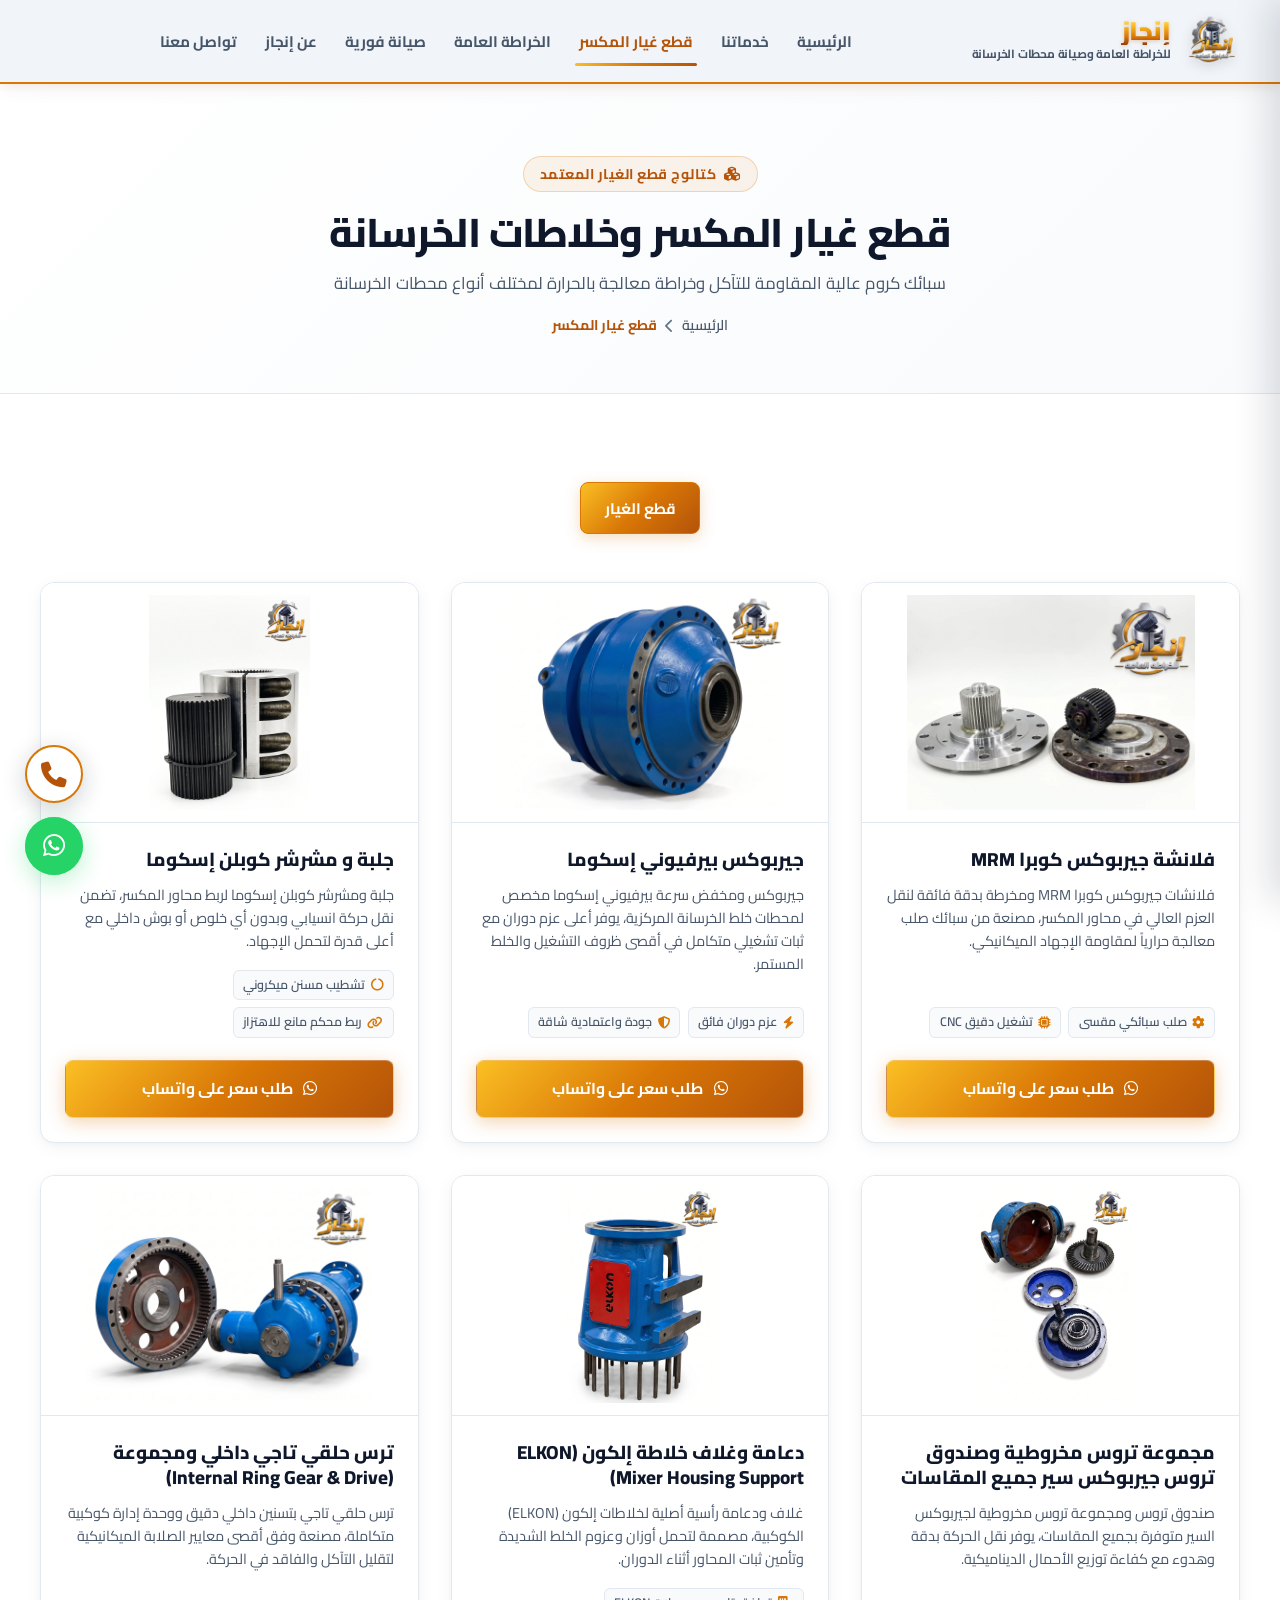
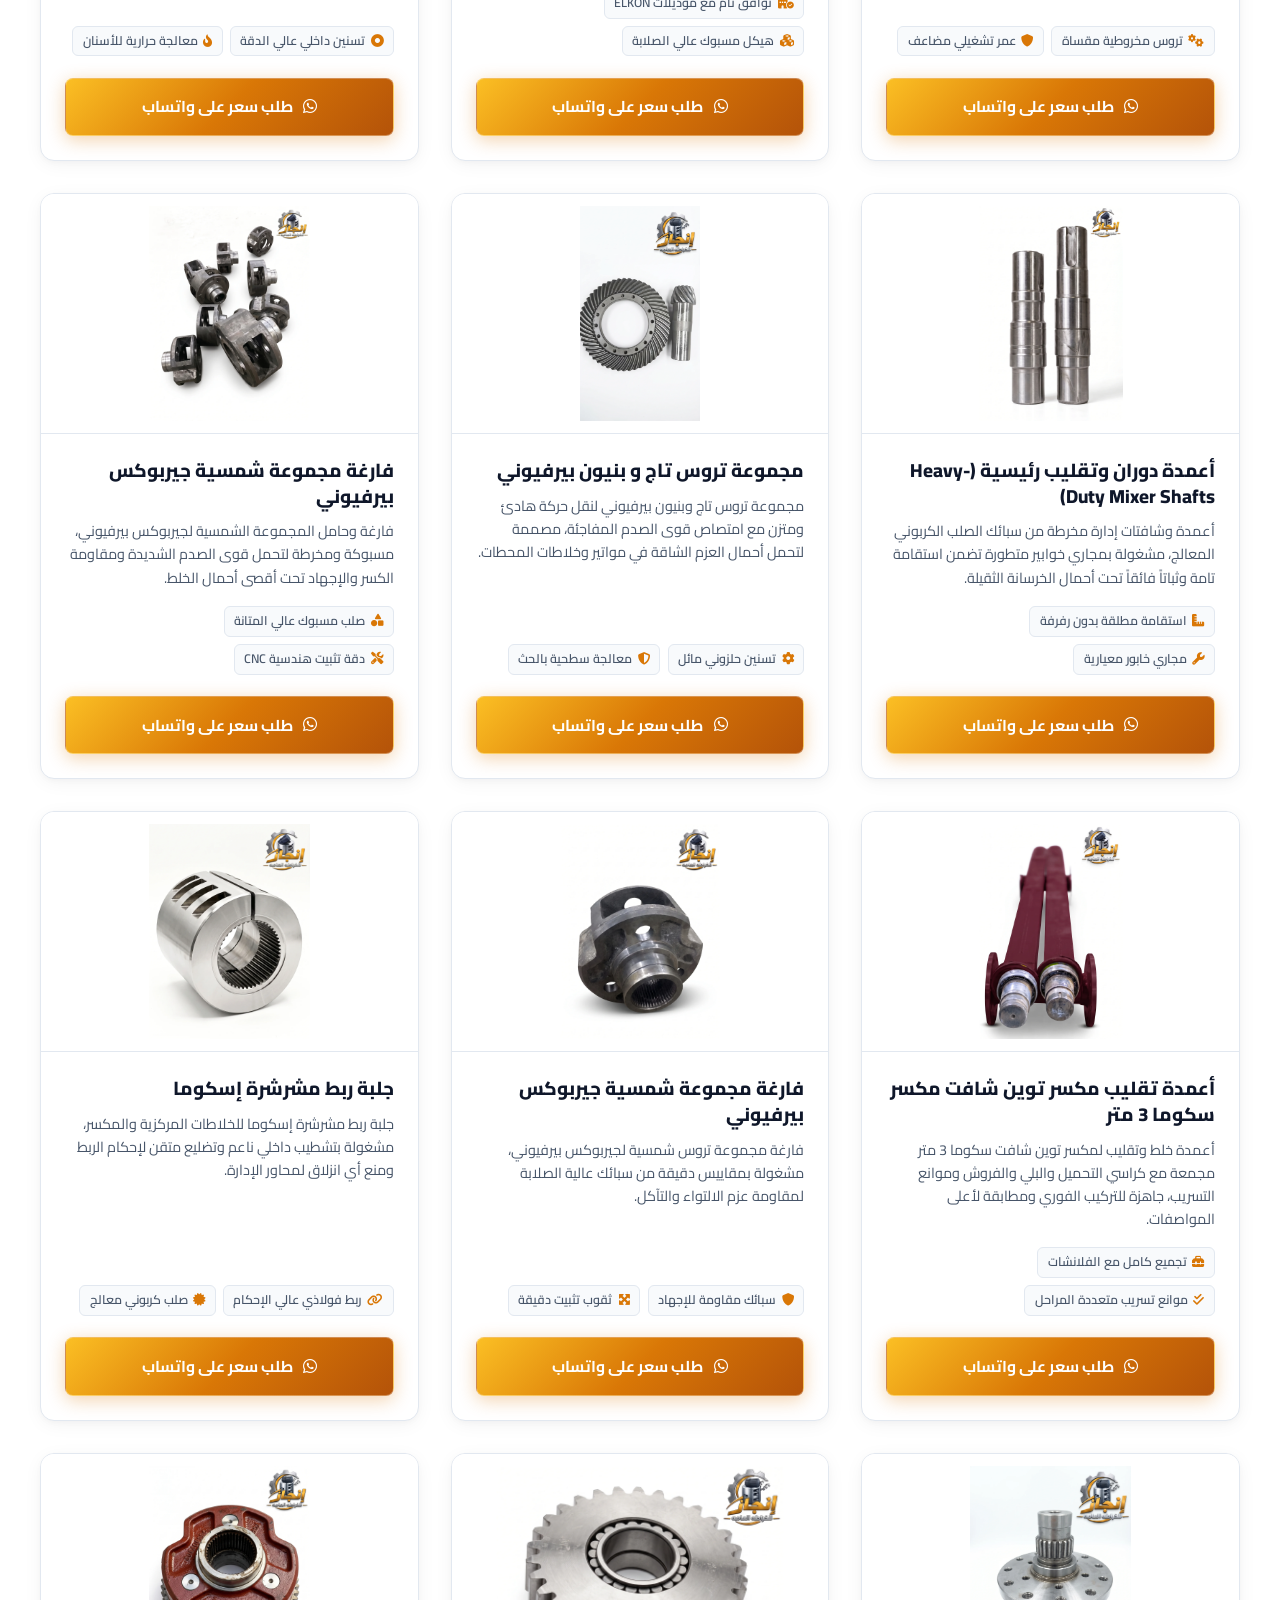
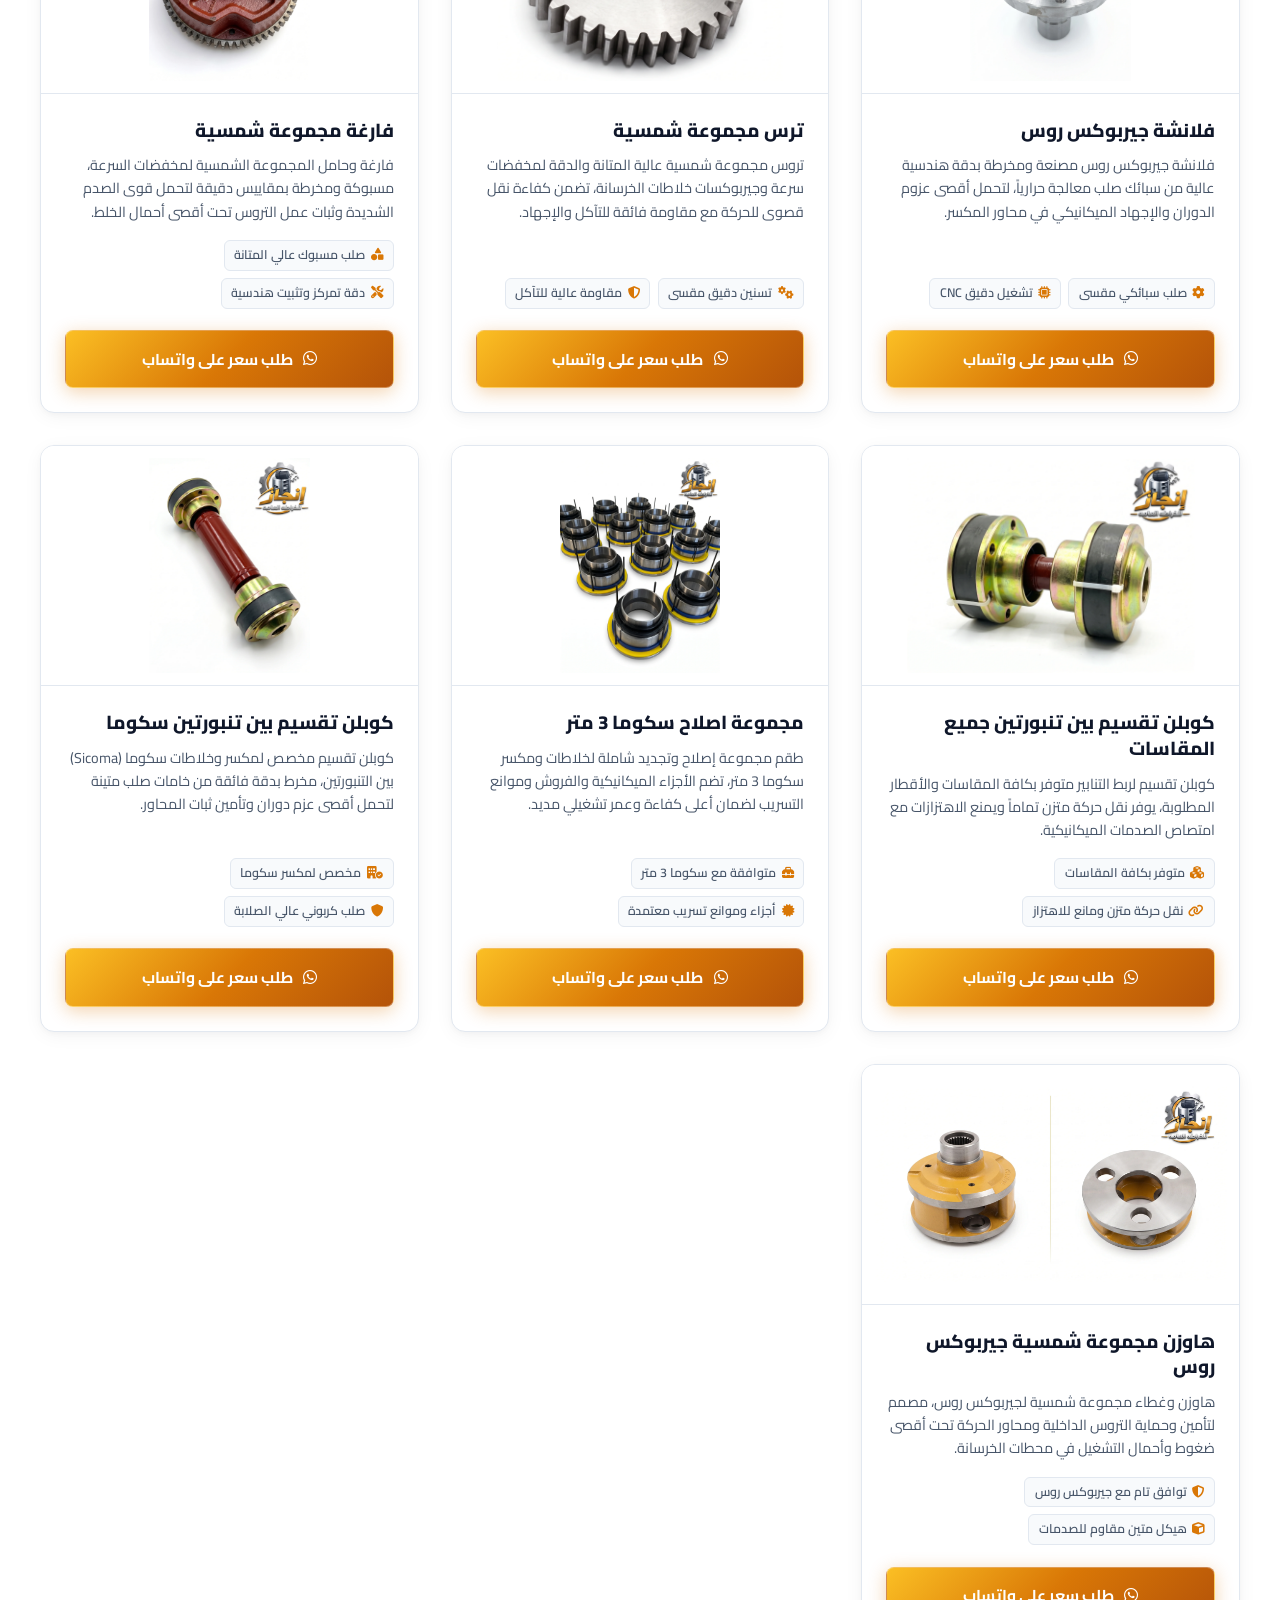
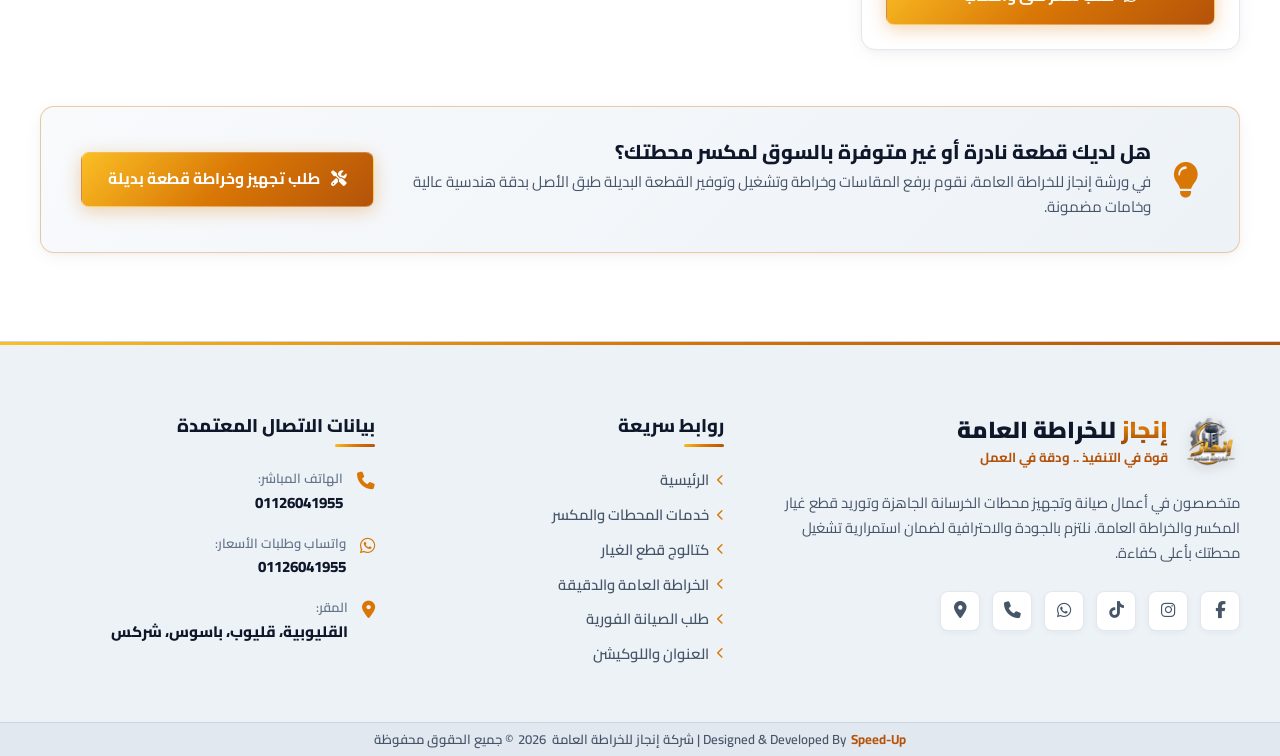
==== products.html @ d9f5e83b "Initial commit" ====
<!DOCTYPE html>
<html lang="ar" dir="rtl">
<head>
    <meta charset="UTF-8">
    <meta name="viewport" content="width=device-width, initial-scale=1.0">
    <title>قطع غيار المكسر وخلاطات الخرسانة | إنجاز للخراطة العامة</title>
    
    <!-- Meta SEO -->
    <meta name="description" content="كتالوج قطع غيار خلاطات ومحطات الخرسانة الجاهزة من شركة إنجاز للخراطة العامة: أذرع تقليب، بلاطات تبطين هاردوكس، سكاكين، تروس تزامن، أعمدة إدارة رئيسية، وسيلينج نهايات الأعمدة.">
    <meta name="keywords" content="قطع غيار مكسر, أذرع خلاطة, بلاطات تبطين, تروس مكسر, إنجاز للخراطة العامة, صيانة خلاطات خرسانة">
    <meta name="theme-color" content="#0d0f14">

    <!-- Favicon -->
    <link rel="icon" type="image/webp" href="assets/images/logo.webp">

    <!-- Google Fonts: Cairo -->
    <link rel="preconnect" href="https://fonts.googleapis.com">
    <link rel="preconnect" href="https://fonts.gstatic.com" crossorigin>
    <link href="https://fonts.googleapis.com/css2?family=Cairo:wght@300;400;500;600;700;800;900&display=swap" rel="stylesheet">

    <!-- Font Awesome Icons -->
    <link rel="stylesheet" href="https://cdnjs.cloudflare.com/ajax/libs/font-awesome/6.5.1/css/all.min.css">

    <!-- Custom Stylesheet -->
    <link rel="stylesheet" href="assets/css/style.css">
</head>
<body>

    <!-- Main Navigation Header -->
    <header class="main-header" id="header">
        <div class="container header-container">
            <a href="index.html" class="brand-logo" id="brand-logo-link">
                <img src="assets/images/logo.webp" alt="شعار إنجاز للخراطة العامة" class="logo-img">
                <div class="logo-text">
                    <span class="brand-title">إنجاز</span>
                    <span class="brand-subtitle">للخراطة العامة وصيانة محطات الخرسانة</span>
                </div>
            </a>

            <!-- Desktop Nav Menu -->
            <nav class="nav-menu" id="nav-menu">
                <ul class="nav-list">
                    <li><a href="index.html" class="nav-link">الرئيسية</a></li>
                    <li><a href="index.html#services" class="nav-link">خدماتنا</a></li>
                    <li><a href="products.html" class="nav-link active">قطع غيار المكسر</a></li>
                    <li><a href="index.html#machining" class="nav-link">الخراطة العامة</a></li>
                    <li><a href="emergency.html" class="nav-link">صيانة فورية</a></li>
                    <li><a href="index.html#about" class="nav-link">عن إنجاز</a></li>
                    <li><a href="contact.html" class="nav-link">تواصل معنا</a></li>
                </ul>
            </nav>

            <!-- Header Action CTAs -->
            <div class="header-actions">
                <button class="mobile-toggle" id="mobile-toggle" aria-label="فتح القائمة">
                    <i class="fa-solid fa-bars"></i>
                </button>
            </div>
        </div>
    </header>

    <!-- Mobile Drawer Navigation -->
    <div class="mobile-drawer" id="mobile-drawer">
        <div class="mobile-drawer-header">
            <div class="mobile-brand">
                <img src="assets/images/logo.webp" alt="إنجاز" class="drawer-logo">
                <span class="drawer-title">إنجاز للخراطة العامة</span>
            </div>
            <button class="drawer-close" id="drawer-close" aria-label="إغلاق القائمة">
                <i class="fa-solid fa-xmark"></i>
            </button>
        </div>
        <div class="mobile-drawer-body">
            <ul class="mobile-nav-list">
                <li><a href="index.html" class="mobile-link"><i class="fa-solid fa-house"></i> الرئيسية</a></li>
                <li><a href="index.html#services" class="mobile-link"><i class="fa-solid fa-gears"></i> خدماتنا المتكاملة</a></li>
                <li><a href="products.html" class="mobile-link"><i class="fa-solid fa-cubes-stacked"></i> قطع غيار المكسر</a></li>
                <li><a href="index.html#machining" class="mobile-link"><i class="fa-solid fa-screwdriver-wrench"></i> أعمال الخراطة</a></li>
                <li><a href="emergency.html" class="mobile-link"><i class="fa-solid fa-truck-fast"></i> طلب صيانة فورية</a></li>
                <li><a href="index.html#about" class="mobile-link"><i class="fa-solid fa-shield-halved"></i> عن إنجاز ومميزاتنا</a></li>
                <li><a href="contact.html" class="mobile-link"><i class="fa-solid fa-map-location-dot"></i> العنوان والتواصل</a></li>
            </ul>

            <div class="mobile-contact-card">
                <p class="drawer-card-title"><i class="fa-solid fa-headset"></i> تواصل سريع مع الإدارة الفنية</p>
                <a href="tel:01126041955" class="drawer-call-btn">
                    <i class="fa-solid fa-phone-volume"></i> 01126041955
                </a>
                <a href="https://wa.me/201126041955?text=%D9%85%D8%B1%D8%AD%D8%A8%D8%A7%20%D8%B4%D8%B1%D9%83%D8%A9%20%D8%A5%D9%86%D8%AC%D8%A7%D8%B2%D8%8C%20%D8%A3%D8%B1%D9%8A%D8%AF%20%D8%B7%D9%84%D8%A8%20%D9%82%D8%B7%D8%B9%20%D8%BA%D9%8A%D8%A7%D8%B1%20%D9%85%D9%83%D8%B3%D8%B1" target="_blank" rel="noopener" class="drawer-wa-btn">
                    <i class="fa-brands fa-whatsapp"></i> واتساب: 01126041955
                </a>
            </div>
        </div>
    </div>
    <div class="drawer-backdrop" id="drawer-backdrop"></div>

    <!-- Page Banner -->
    <section class="page-banner">
        <div class="container">
            <span class="section-tag"><i class="fa-solid fa-cubes"></i> كتالوج قطع الغيار المعتمد</span>
            <h1 class="section-title">قطع غيار المكسر وخلاطات الخرسانة</h1>
            <p class="section-subtitle">سبائك كروم عالية المقاومة للتآكل وخراطة معالجة بالحرارة لمختلف أنواع محطات الخرسانة</p>
            <div class="page-breadcrumbs">
                <a href="index.html">الرئيسية</a>
                <i class="fa-solid fa-chevron-left"></i>
                <span class="current">قطع غيار المكسر</span>
            </div>
        </div>
    </section>

    <!-- Products Catalog Section -->
    <section class="section products-section" id="products-catalog">
        <div class="container">
            
            <!-- Category Filter Tabs -->
            <div class="filter-tabs">
                <button class="filter-btn active" data-filter="all">قطع الغيار</button>
            </div>

            <!-- Products Grid -->
            <div class="products-grid" id="products-grid">
                
                <!-- Product 1 -->
                <div class="product-card" data-category="gears">
                    <div class="product-image-container">
                        <img src="assets/images/parts/1.webp" alt="فلانشة جيربوكس كوبرا MRM" class="product-img" loading="lazy">
                    </div>
                    <div class="product-content">
                        <h3 class="product-title">فلانشة جيربوكس كوبرا MRM</h3>
                        <p class="product-desc">
                            فلانشات جيربوكس كوبرا MRM ومخرطة بدقة فائقة لنقل العزم العالي في محاور المكسر، مصنعة من سبائك صلب معالجة حرارياً لمقاومة الإجهاد الميكانيكي.
                        </p>
                        <div class="product-specs">
                            <span class="spec-chip"><i class="fa-solid fa-gear"></i> صلب سبائكي مقسى</span>
                            <span class="spec-chip"><i class="fa-solid fa-microchip"></i> تشغيل دقيق CNC</span>
                        </div>
                        <div class="product-actions">
                            <button class="btn btn-gold btn-block request-quote-btn" 
                                    data-product="فلانشة جيربوكس كوبرا MRM" 
                                    data-code="ENG-FLG-01">
                                <i class="fa-brands fa-whatsapp"></i> طلب سعر على واتساب
                            </button>
                        </div>
                    </div>
                </div>

                <!-- Product 2 -->
                <div class="product-card" data-category="gears">
                    <div class="product-image-container">
                        <img src="assets/images/parts/2.webp" alt="جيربوكس بيرفيوني إسكوما" class="product-img" loading="lazy">
                    </div>
                    <div class="product-content">
                        <h3 class="product-title">جيربوكس بيرفيوني إسكوما</h3>
                        <p class="product-desc">
                            جيربوكس ومخفض سرعة بيرفيوني إسكوما مخصص لمحطات خلط الخرسانة المركزية، يوفر أعلى عزم دوران مع ثبات تشغيلي متكامل في أقصى ظروف التشغيل والخلط المستمر.
                        </p>
                        <div class="product-specs">
                            <span class="spec-chip"><i class="fa-solid fa-bolt"></i> عزم دوران فائق</span>
                            <span class="spec-chip"><i class="fa-solid fa-shield-halved"></i> جودة واعتمادية شاقة</span>
                        </div>
                        <div class="product-actions">
                            <button class="btn btn-gold btn-block request-quote-btn" 
                                    data-product="جيربوكس بيرفيوني إسكوما" 
                                    data-code="ENG-GBX-02">
                                <i class="fa-brands fa-whatsapp"></i> طلب سعر على واتساب
                            </button>
                        </div>
                    </div>
                </div>

                <!-- Product 3 -->
                <div class="product-card" data-category="seals gears">
                    <div class="product-image-container">
                        <img src="assets/images/parts/3.webp" alt="جلبة و مشرشر كوبلن إسكوما" class="product-img" loading="lazy">
                    </div>
                    <div class="product-content">
                        <h3 class="product-title">جلبة و مشرشر كوبلن إسكوما</h3>
                        <p class="product-desc">
                            جلبة ومشرشر كوبلن إسكوما لربط محاور المكسر، تضمن نقل حركة انسيابي وبدون أي خلوص أو بوش داخلي مع أعلى قدرة لتحمل الإجهاد.
                        </p>
                        <div class="product-specs">
                            <span class="spec-chip"><i class="fa-solid fa-circle-notch"></i> تشطيب مسنن ميكروني</span>
                            <span class="spec-chip"><i class="fa-solid fa-link"></i> ربط محكم مانع للاهتزاز</span>
                        </div>
                        <div class="product-actions">
                            <button class="btn btn-gold btn-block request-quote-btn" 
                                    data-product="جلبة و مشرشر كوبلن إسكوما" 
                                    data-code="ENG-CPL-03">
                                <i class="fa-brands fa-whatsapp"></i> طلب سعر على واتساب
                            </button>
                        </div>
                    </div>
                </div>

                <!-- Product 4 -->
                <div class="product-card" data-category="gears">
                    <div class="product-image-container">
                        <img src="assets/images/parts/4.webp" alt="مجموعة تروس مخروطية وصندوق تروس جيربوكس سير جميع المقاسات" class="product-img" loading="lazy">
                    </div>
                    <div class="product-content">
                        <h3 class="product-title">مجموعة تروس مخروطية وصندوق تروس جيربوكس سير جميع المقاسات</h3>
                        <p class="product-desc">
                            صندوق تروس ومجموعة تروس مخروطية لجيربوكس السير متوفرة بجميع المقاسات، يوفر نقل الحركة بدقة وهدوء مع كفاءة توزيع الأحمال الديناميكية.
                        </p>
                        <div class="product-specs">
                            <span class="spec-chip"><i class="fa-solid fa-gears"></i> تروس مخروطية مقساة</span>
                            <span class="spec-chip"><i class="fa-solid fa-shield"></i> عمر تشغيلي مضاعف</span>
                        </div>
                        <div class="product-actions">
                            <button class="btn btn-gold btn-block request-quote-btn" 
                                    data-product="مجموعة تروس مخروطية وصندوق تروس جيربوكس سير جميع المقاسات" 
                                    data-code="ENG-BVG-04">
                                <i class="fa-brands fa-whatsapp"></i> طلب سعر على واتساب
                            </button>
                        </div>
                    </div>
                </div>

                <!-- Product 5 -->
                <div class="product-card" data-category="arms">
                    <div class="product-image-container">
                        <img src="assets/images/parts/5.webp" alt="دعامة وغلاف خلاطة إلكون الكوكبية" class="product-img" loading="lazy">
                    </div>
                    <div class="product-content">
                        <h3 class="product-title">دعامة وغلاف خلاطة إلكون  (ELKON Mixer Housing Support)</h3>
                        <p class="product-desc">
                            غلاف ودعامة رأسية أصلية لخلاطات إلكون (ELKON) الكوكبية، مصممة لتحمل أوزان وعزوم الخلط الشديدة وتأمين ثبات المحاور أثناء الدوران.
                        </p>
                        <div class="product-specs">
                            <span class="spec-chip"><i class="fa-solid fa-building-circle-check"></i> توافق تام مع موديلات ELKON</span>
                            <span class="spec-chip"><i class="fa-solid fa-cubes"></i> هيكل مسبوك عالي الصلابة</span>
                        </div>
                        <div class="product-actions">
                            <button class="btn btn-gold btn-block request-quote-btn" 
                                    data-product="دعامة وغلاف خلاطة إلكون الكوكبية (ELKON Mixer Housing Support)" 
                                    data-code="ENG-ELK-05">
                                <i class="fa-brands fa-whatsapp"></i> طلب سعر على واتساب
                            </button>
                        </div>
                    </div>
                </div>

                <!-- Product 6 -->
                <div class="product-card" data-category="gears">
                    <div class="product-image-container">
                        <img src="assets/images/parts/6.webp" alt="ترس حلقي تاجي داخلي ومجموعة كوكبية" class="product-img" loading="lazy">
                    </div>
                    <div class="product-content">
                        <h3 class="product-title">ترس حلقي تاجي داخلي ومجموعة (Internal Ring Gear &amp; Drive)</h3>
                        <p class="product-desc">
                            ترس حلقي تاجي بتسنين داخلي دقيق ووحدة إدارة كوكبية متكاملة، مصنعة وفق أقصى معايير الصلابة الميكانيكية لتقليل التآكل والفاقد في الحركة.
                        </p>
                        <div class="product-specs">
                            <span class="spec-chip"><i class="fa-solid fa-circle-dot"></i> تسنين داخلي عالي الدقة</span>
                            <span class="spec-chip"><i class="fa-solid fa-fire-flame-curved"></i> معالجة حرارية للأسنان</span>
                        </div>
                        <div class="product-actions">
                            <button class="btn btn-gold btn-block request-quote-btn" 
                                    data-product="ترس حلقي تاجي داخلي ومجموعة كوكبية (Internal Ring Gear &amp; Drive)" 
                                    data-code="ENG-RNG-06">
                                <i class="fa-brands fa-whatsapp"></i> طلب سعر على واتساب
                            </button>
                        </div>
                    </div>
                </div>

                <!-- Product 7 -->
                <div class="product-card" data-category="shafts gears">
                    <div class="product-image-container">
                        <img src="assets/images/parts/7.webp" alt="أعمدة دوران وتقليب رئيسية مع مجاري خابور" class="product-img" loading="lazy">
                    </div>
                    <div class="product-content">
                        <h3 class="product-title">أعمدة دوران وتقليب رئيسية (Heavy-Duty Mixer Shafts)</h3>
                        <p class="product-desc">
                            أعمدة وشافتات إدارة مخرطة من سبائك الصلب الكربوني المعالج، مشغولة بمجاري خوابير متطورة تضمن استقامة تامة وثباتاً فائقاً تحت أحمال الخرسانة الثقيلة.
                        </p>
                        <div class="product-specs">
                            <span class="spec-chip"><i class="fa-solid fa-ruler-combined"></i> استقامة مطلقة بدون رفرفة</span>
                            <span class="spec-chip"><i class="fa-solid fa-wrench"></i> مجاري خابور معيارية</span>
                        </div>
                        <div class="product-actions">
                            <button class="btn btn-gold btn-block request-quote-btn" 
                                    data-product="أعمدة دوران وتقليب رئيسية (Heavy-Duty Mixer Shafts)" 
                                    data-code="ENG-SHT-07">
                                <i class="fa-brands fa-whatsapp"></i> طلب سعر على واتساب
                            </button>
                        </div>
                    </div>
                </div>

                <!-- Product 8 -->
                <div class="product-card" data-category="gears">
                    <div class="product-image-container">
                        <img src="assets/images/parts/8.webp" alt="مجموعة تروس تاج و بنيون بيرفيوني" class="product-img" loading="lazy">
                    </div>
                    <div class="product-content">
                        <h3 class="product-title">مجموعة تروس تاج و بنيون بيرفيوني</h3>
                        <p class="product-desc">
                            مجموعة تروس تاج وبنيون بيرفيوني لنقل حركة هادئ ومتزن مع امتصاص قوى الصدم المفاجئة، مصممة لتحمل أحمال العزم الشاقة في مواتير وخلاطات المحطات.
                        </p>
                        <div class="product-specs">
                            <span class="spec-chip"><i class="fa-solid fa-gear"></i> تسنين حلزوني مائل</span>
                            <span class="spec-chip"><i class="fa-solid fa-shield-halved"></i> معالجة سطحية بالحث</span>
                        </div>
                        <div class="product-actions">
                            <button class="btn btn-gold btn-block request-quote-btn" 
                                    data-product="مجموعة تروس تاج و بنيون بيرفيوني" 
                                    data-code="ENG-HLC-08">
                                <i class="fa-brands fa-whatsapp"></i> طلب سعر على واتساب
                            </button>
                        </div>
                    </div>
                </div>

                <!-- Product 9 -->
                <div class="product-card" data-category="gears">
                    <div class="product-image-container">
                        <img src="assets/images/parts/9.webp" alt="فارغة مجموعة شمسية جيربوكس بيرفيوني" class="product-img" loading="lazy">
                    </div>
                    <div class="product-content">
                        <h3 class="product-title">فارغة مجموعة شمسية جيربوكس بيرفيوني</h3>
                        <p class="product-desc">
                            فارغة وحامل المجموعة الشمسية لجيربوكس بيرفيوني، مسبوكة ومخرطة لتحمل قوى الصدم الشديدة ومقاومة الكسر والإجهاد تحت أقصى أحمال الخلط.
                        </p>
                        <div class="product-specs">
                            <span class="spec-chip"><i class="fa-solid fa-shapes"></i> صلب مسبوك عالي المتانة</span>
                            <span class="spec-chip"><i class="fa-solid fa-screwdriver-wrench"></i> دقة تثبيت هندسية CNC</span>
                        </div>
                        <div class="product-actions">
                            <button class="btn btn-gold btn-block request-quote-btn" 
                                    data-product="فارغة مجموعة شمسية جيربوكس بيرفيوني" 
                                    data-code="ENG-HUB-09">
                                <i class="fa-brands fa-whatsapp"></i> طلب سعر على واتساب
                            </button>
                        </div>
                    </div>
                </div>

                <!-- Product 10 -->
                <div class="product-card" data-category="shafts arms">
                    <div class="product-image-container">
                        <img src="assets/images/parts/10.webp" alt="أعمدة تقليب مكسر توين شافت مكسر سكوما 3 متر" class="product-img" loading="lazy">
                    </div>
                    <div class="product-content">
                        <h3 class="product-title">أعمدة تقليب مكسر توين شافت مكسر سكوما 3 متر</h3>
                        <p class="product-desc">
                            أعمدة خلط وتقليب لمكسر توين شافت سكوما 3 متر مجمعة مع كراسي التحميل والبلي والفروش وموانع التسريب، جاهزة للتركيب الفوري ومطابقة لأعلى المواصفات.
                        </p>
                        <div class="product-specs">
                            <span class="spec-chip"><i class="fa-solid fa-toolbox"></i> تجميع كامل مع الفلانشات</span>
                            <span class="spec-chip"><i class="fa-solid fa-check-double"></i> موانع تسريب متعددة المراحل</span>
                        </div>
                        <div class="product-actions">
                            <button class="btn btn-gold btn-block request-quote-btn" 
                                    data-product="أعمدة تقليب مكسر توين شافت مكسر سكوما 3 متر" 
                                    data-code="ENG-TWN-10">
                                <i class="fa-brands fa-whatsapp"></i> طلب سعر على واتساب
                            </button>
                        </div>
                    </div>
                </div>

                <!-- Product 11 -->
                <div class="product-card" data-category="gears">
                    <div class="product-image-container">
                        <img src="assets/images/parts/11.webp" alt="فارغة مجموعة شمسية جيربوكس بيرفيوني" class="product-img" loading="lazy">
                    </div>
                    <div class="product-content">
                        <h3 class="product-title">فارغة مجموعة شمسية جيربوكس بيرفيوني</h3>
                        <p class="product-desc">
                            فارغة مجموعة تروس شمسية لجيربوكس بيرفيوني، مشغولة بمقاييس دقيقة من سبائك عالية الصلابة لمقاومة عزم الالتواء والتآكل.
                        </p>
                        <div class="product-specs">
                            <span class="spec-chip"><i class="fa-solid fa-shield"></i> سبائك مقاومة للإجهاد</span>
                            <span class="spec-chip"><i class="fa-solid fa-maximize"></i> ثقوب تثبيت دقيقة</span>
                        </div>
                        <div class="product-actions">
                            <button class="btn btn-gold btn-block request-quote-btn" 
                                    data-product="فارغة مجموعة شمسية جيربوكس بيرفيوني" 
                                    data-code="ENG-BRK-11">
                                <i class="fa-brands fa-whatsapp"></i> طلب سعر على واتساب
                            </button>
                        </div>
                    </div>
                </div>

                <!-- Product 12 -->
                <div class="product-card" data-category="seals gears">
                    <div class="product-image-container">
                        <img src="assets/images/parts/12.webp" alt="جلبة ربط مشرشرة إسكوما" class="product-img" loading="lazy">
                    </div>
                    <div class="product-content">
                        <h3 class="product-title">جلبة ربط مشرشرة إسكوما</h3>
                        <p class="product-desc">
                            جلبة ربط مشرشرة إسكوما للخلاطات المركزية والمكسر، مشغولة بتشطيب داخلي ناعم وتضليع متقن لإحكام الربط ومنع أي انزلاق لمحاور الإدارة.
                        </p>
                        <div class="product-specs">
                            <span class="spec-chip"><i class="fa-solid fa-link"></i> ربط فولاذي عالي الإحكام</span>
                            <span class="spec-chip"><i class="fa-solid fa-certificate"></i> صلب كربوني معالج</span>
                        </div>
                        <div class="product-actions">
                            <button class="btn btn-gold btn-block request-quote-btn" 
                                    data-product="جلبة ربط مشرشرة إسكوما" 
                                    data-code="ENG-SLV-12">
                                <i class="fa-brands fa-whatsapp"></i> طلب سعر على واتساب
                            </button>
                        </div>
                    </div>
                </div>

                <!-- Product 13 -->
                <div class="product-card" data-category="gears">
                    <div class="product-image-container">
                        <img src="assets/images/parts/13.webp" alt="فلانشة جيربوكس روس" class="product-img" loading="lazy">
                    </div>
                    <div class="product-content">
                        <h3 class="product-title">فلانشة جيربوكس روس</h3>
                        <p class="product-desc">
                            فلانشة جيربوكس روس مصنعة ومخرطة بدقة هندسية عالية من سبائك صلب معالجة حرارياً، لتحمل أقصى عزوم الدوران والإجهاد الميكانيكي في محاور المكسر.
                        </p>
                        <div class="product-specs">
                            <span class="spec-chip"><i class="fa-solid fa-gear"></i> صلب سبائكي مقسى</span>
                            <span class="spec-chip"><i class="fa-solid fa-microchip"></i> تشغيل دقيق CNC</span>
                        </div>
                        <div class="product-actions">
                            <button class="btn btn-gold btn-block request-quote-btn" 
                                    data-product="فلانشة جيربوكس روس" 
                                    data-code="ENG-FLG-13">
                                <i class="fa-brands fa-whatsapp"></i> طلب سعر على واتساب
                            </button>
                        </div>
                    </div>
                </div>

                <!-- Product 14 -->
                <div class="product-card" data-category="gears">
                    <div class="product-image-container">
                        <img src="assets/images/parts/14.webp" alt="ترس مجموعة شمسية" class="product-img" loading="lazy">
                    </div>
                    <div class="product-content">
                        <h3 class="product-title">ترس مجموعة شمسية</h3>
                        <p class="product-desc">
                            تروس مجموعة شمسية عالية المتانة والدقة لمخفضات سرعة وجيربوكسات خلاطات الخرسانة، تضمن كفاءة نقل قصوى للحركة مع مقاومة فائقة للتآكل والإجهاد.
                        </p>
                        <div class="product-specs">
                            <span class="spec-chip"><i class="fa-solid fa-gears"></i> تسنين دقيق مقسى</span>
                            <span class="spec-chip"><i class="fa-solid fa-shield-halved"></i> مقاومة عالية للتآكل</span>
                        </div>
                        <div class="product-actions">
                            <button class="btn btn-gold btn-block request-quote-btn" 
                                    data-product="ترس مجموعة شمسية" 
                                    data-code="ENG-SUN-14">
                                <i class="fa-brands fa-whatsapp"></i> طلب سعر على واتساب
                            </button>
                        </div>
                    </div>
                </div>

                <!-- Product 15 -->
                <div class="product-card" data-category="gears">
                    <div class="product-image-container">
                        <img src="assets/images/parts/15.webp" alt="فارغة مجموعة شمسية" class="product-img" loading="lazy">
                    </div>
                    <div class="product-content">
                        <h3 class="product-title">فارغة مجموعة شمسية</h3>
                        <p class="product-desc">
                            فارغة وحامل المجموعة الشمسية لمخفضات السرعة، مسبوكة ومخرطة بمقاييس دقيقة لتحمل قوى الصدم الشديدة وثبات عمل التروس تحت أقصى أحمال الخلط.
                        </p>
                        <div class="product-specs">
                            <span class="spec-chip"><i class="fa-solid fa-shapes"></i> صلب مسبوك عالي المتانة</span>
                            <span class="spec-chip"><i class="fa-solid fa-screwdriver-wrench"></i> دقة تمركز وتثبيت هندسية</span>
                        </div>
                        <div class="product-actions">
                            <button class="btn btn-gold btn-block request-quote-btn" 
                                    data-product="فارغة مجموعة شمسية" 
                                    data-code="ENG-HUB-15">
                                <i class="fa-brands fa-whatsapp"></i> طلب سعر على واتساب
                            </button>
                        </div>
                    </div>
                </div>

                <!-- Product 16 -->
                <div class="product-card" data-category="gears">
                    <div class="product-image-container">
                        <img src="assets/images/parts/16.webp" alt="كوبلن تقسيم بين تنبورتين جميع المقاسات" class="product-img" loading="lazy">
                    </div>
                    <div class="product-content">
                        <h3 class="product-title">كوبلن تقسيم بين تنبورتين جميع المقاسات</h3>
                        <p class="product-desc">
                            كوبلن تقسيم لربط التنابير متوفر بكافة المقاسات والأقطار المطلوبة، يوفر نقل حركة متزن تماماً ويمنع الاهتزازات مع امتصاص الصدمات الميكانيكية.
                        </p>
                        <div class="product-specs">
                            <span class="spec-chip"><i class="fa-solid fa-cubes"></i> متوفر بكافة المقاسات</span>
                            <span class="spec-chip"><i class="fa-solid fa-link"></i> نقل حركة متزن ومانع للاهتزاز</span>
                        </div>
                        <div class="product-actions">
                            <button class="btn btn-gold btn-block request-quote-btn" 
                                    data-product="كوبلن تقسيم بين تنبورتين جميع المقاسات" 
                                    data-code="ENG-CPL-16">
                                <i class="fa-brands fa-whatsapp"></i> طلب سعر على واتساب
                            </button>
                        </div>
                    </div>
                </div>

                <!-- Product 17 -->
                <div class="product-card" data-category="seals gears">
                    <div class="product-image-container">
                        <img src="assets/images/parts/17.webp" alt="مجموعة اصلاح سكوما 3 متر" class="product-img" loading="lazy">
                    </div>
                    <div class="product-content">
                        <h3 class="product-title">مجموعة اصلاح سكوما 3 متر</h3>
                        <p class="product-desc">
                            طقم مجموعة إصلاح وتجديد شاملة لخلاطات ومكسر سكوما 3 متر، تضم الأجزاء الميكانيكية والفروش وموانع التسريب لضمان أعلى كفاءة وعمر تشغيلي مديد.
                        </p>
                        <div class="product-specs">
                            <span class="spec-chip"><i class="fa-solid fa-toolbox"></i> متوافقة مع سكوما 3 متر</span>
                            <span class="spec-chip"><i class="fa-solid fa-certificate"></i> أجزاء وموانع تسريب معتمدة</span>
                        </div>
                        <div class="product-actions">
                            <button class="btn btn-gold btn-block request-quote-btn" 
                                    data-product="مجموعة اصلاح سكوما 3 متر" 
                                    data-code="ENG-KIT-17">
                                <i class="fa-brands fa-whatsapp"></i> طلب سعر على واتساب
                            </button>
                        </div>
                    </div>
                </div>

                <!-- Product 18 -->
                <div class="product-card" data-category="gears">
                    <div class="product-image-container">
                        <img src="assets/images/parts/18.webp" alt="كوبلن تقسيم بين تنبورتين سكوما" class="product-img" loading="lazy">
                    </div>
                    <div class="product-content">
                        <h3 class="product-title">كوبلن تقسيم بين تنبورتين سكوما</h3>
                        <p class="product-desc">
                            كوبلن تقسيم مخصص لمكسر وخلاطات سكوما (Sicoma) بين التنبورتين، مخرط بدقة فائقة من خامات صلب متينة لتحمل أقصى عزم دوران وتأمين ثبات المحاور.
                        </p>
                        <div class="product-specs">
                            <span class="spec-chip"><i class="fa-solid fa-building-circle-check"></i> مخصص لمكسر سكوما</span>
                            <span class="spec-chip"><i class="fa-solid fa-shield"></i> صلب كربوني عالي الصلابة</span>
                        </div>
                        <div class="product-actions">
                            <button class="btn btn-gold btn-block request-quote-btn" 
                                    data-product="كوبلن تقسيم بين تنبورتين سكوما" 
                                    data-code="ENG-CPL-18">
                                <i class="fa-brands fa-whatsapp"></i> طلب سعر على واتساب
                            </button>
                        </div>
                    </div>
                </div>

                <!-- Product 19 -->
                <div class="product-card" data-category="gears">
                    <div class="product-image-container">
                        <img src="assets/images/parts/19.webp" alt="هاوزن مجموعة شمسية جيربوكس روس" class="product-img" loading="lazy">
                    </div>
                    <div class="product-content">
                        <h3 class="product-title">هاوزن مجموعة شمسية جيربوكس روس</h3>
                        <p class="product-desc">
                            هاوزن وغطاء مجموعة شمسية لجيربوكس روس، مصمم لتأمين وحماية التروس الداخلية ومحاور الحركة تحت أقصى ضغوط وأحمال التشغيل في محطات الخرسانة.
                        </p>
                        <div class="product-specs">
                            <span class="spec-chip"><i class="fa-solid fa-shield-halved"></i> توافق تام مع جيربوكس روس</span>
                            <span class="spec-chip"><i class="fa-solid fa-cube"></i> هيكل متين مقاوم للصدمات</span>
                        </div>
                        <div class="product-actions">
                            <button class="btn btn-gold btn-block request-quote-btn" 
                                    data-product="هاوزن مجموعة شمسية جيربوكس روس" 
                                    data-code="ENG-HSG-19">
                                <i class="fa-brands fa-whatsapp"></i> طلب سعر على واتساب
                            </button>
                        </div>
                    </div>
                </div>

            </div>

            <!-- Custom Order Notice -->
            <div class="custom-part-banner">
                <div class="custom-part-text">
                    <i class="fa-solid fa-lightbulb"></i>
                    <div>
                        <h4>هل لديك قطعة نادرة أو غير متوفرة بالسوق لمكسر محطتك؟</h4>
                        <p>في ورشة إنجاز للخراطة العامة، نقوم برفع المقاسات وخراطة وتشغيل وتوفير القطعة البديلة طبق الأصل بدقة هندسية عالية وخامات مضمونة.</p>
                    </div>
                </div>
                <a href="https://wa.me/201126041955?text=%D8%A7%D9%84%D8%B3%D9%84%D8%A7%D9%85%20%D8%B9%D9%84%D9%8A%D9%83%D9%85%D8%8C%20%D9%84%D8%AF%D9%8A%20%D9%82%D8%B7%D8%B9%D8%A9%20%D8%BA%D9%8A%D8%A7%D8%B1%20%D8%AE%D8%A7%D8%B5%D8%A9%20%D8%A3%D8%B1%D8%BA%D8%A8%20%D9%81%D9%8A%20%D8%AA%D9%88%D9%81%D9%8A%D8%B1%D9%87%D8%A7%20%D9%88%D8%AA%D8%AC%D9%87%D9%8A%D8%B2%D9%87%D8%A7%20%D8%B7%D8%A8%D9%82%20%D8%A7%D9%84%D8%A3%D8%B5%D9%84%20%D9%84%D8%AF%D9%89%20%D8%A5%D9%86%D8%AC%D8%A7%D8%B2" target="_blank" rel="noopener" class="btn btn-gold">
                    <i class="fa-solid fa-screwdriver-wrench"></i> طلب تجهيز وخراطة قطعة بديلة
                </a>
            </div>

        </div>
    </section>

    <!-- Footer -->
    <footer class="main-footer">
        <div class="container footer-container">
            <div class="footer-brand-col">
                <div class="footer-logo">
                    <img src="assets/images/logo.webp" alt="إنجاز للخراطة العامة" class="footer-logo-img">
                    <div>
                        <span class="footer-brand-title">
                            <span class="f-gold">إنجاز</span>
                            <span class="f-steel">للخراطة العامة</span>
                        </span>
                        <span class="footer-tagline">قوة في التنفيذ .. ودقة في العمل</span>
                    </div>
                </div>
                <p class="footer-about">
                    متخصصون في أعمال صيانة وتجهيز محطات الخرسانة الجاهزة وتوريد قطع غيار المكسر والخراطة العامة. نلتزم بالجودة والاحترافية لضمان استمرارية تشغيل محطتك بأعلى كفاءة.
                </p>
                <div class="footer-social-links">
                    <a href="https://www.facebook.com/profile.php?id=61595181280891" target="_blank" rel="noopener" class="social-icon fb" title="فيسبوك"><i class="fa-brands fa-facebook-f"></i></a>
                    <a href="https://www.instagram.com/engaz_company1" target="_blank" rel="noopener" class="social-icon ins" title="إنستجرام"><i class="fa-brands fa-instagram"></i></a>
                    <a href="https://www.tiktok.com/@engaz_company1" target="_blank" rel="noopener" class="social-icon tt" title="تيك توك"><i class="fa-brands fa-tiktok"></i></a>
                    <a href="https://wa.me/201126041955" target="_blank" rel="noopener" class="social-icon wa" title="واتساب"><i class="fa-brands fa-whatsapp"></i></a>
                    <a href="tel:01126041955" class="social-icon ph" title="اتصال"><i class="fa-solid fa-phone"></i></a>
                    <a href="https://maps.app.goo.gl/8zAxEtWGvTJs3rVh8" target="_blank" rel="noopener" class="social-icon map" title="الموقع"><i class="fa-solid fa-location-dot"></i></a>
                </div>
            </div>

            <div class="footer-links-col">
                <h4 class="footer-heading">روابط سريعة</h4>
                <ul class="footer-nav-list">
                    <li><a href="index.html"><i class="fa-solid fa-chevron-left"></i> الرئيسية</a></li>
                    <li><a href="index.html#services"><i class="fa-solid fa-chevron-left"></i> خدمات المحطات والمكسر</a></li>
                    <li><a href="products.html"><i class="fa-solid fa-chevron-left"></i> كتالوج قطع الغيار</a></li>
                    <li><a href="index.html#machining"><i class="fa-solid fa-chevron-left"></i> الخراطة العامة والدقيقة</a></li>
                    <li><a href="emergency.html"><i class="fa-solid fa-chevron-left"></i> طلب الصيانة الفورية</a></li>
                    <li><a href="contact.html"><i class="fa-solid fa-chevron-left"></i> العنوان واللوكيشن</a></li>
                </ul>
            </div>

            <div class="footer-contact-col">
                <h4 class="footer-heading">بيانات الاتصال المعتمدة</h4>
                <div class="footer-contact-list">
                    <div class="f-contact-item">
                        <i class="fa-solid fa-phone"></i>
                        <div>
                            <span>الهاتف المباشر:</span>
                            <a href="tel:01126041955">01126041955</a>
                        </div>
                    </div>
                    <div class="f-contact-item">
                        <i class="fa-brands fa-whatsapp"></i>
                        <div>
                            <span>واتساب وطلبات الأسعار:</span>
                            <a href="https://wa.me/201126041955" target="_blank" rel="noopener">01126041955</a>
                        </div>
                    </div>
                    <div class="f-contact-item">
                        <i class="fa-solid fa-location-dot"></i>
                        <div>
                            <span>المقر:</span>
                            <span>القليوبية، قليوب، باسوس، شركس</span>
                        </div>
                    </div>
                </div>
            </div>
        </div>

        <div class="footer-bottom">
            <div class="container footer-bottom-inner">
                <p class="speedup-credit">جميع الحقوق محفوظة &copy; <span id="year">2026</span> شركة إنجاز للخراطة العامة | Designed &amp; Developed By <a href="https://speed-up.tech" target="_blank" rel="noopener noreferrer">Speed-Up</a></p>
            </div>
        </div>
    </footer>

    <!-- Floating WhatsApp & Emergency Quick Action Widget -->
    <div class="floating-contact-widget">
        <a href="tel:01126041955" class="floating-btn float-phone" title="اتصال فوري 01126041955" aria-label="اتصال هاتف">
            <i class="fa-solid fa-phone"></i>
        </a>
        <a href="https://wa.me/201126041955?text=%D8%A7%D9%84%D8%B3%D9%84%D8%A7%D9%85%20%D8%B9%D9%84%D9%8A%D9%83%D9%85%D8%8C%20%D8%A3%D8%B1%D8%BA%D8%A8%20%D9%81%D9%8A%20%D8%A7%D9%84%D8%A7%D8%B3%D8%AA%D9%81%D8%B3%D8%A7%D8%B1%20%D8%B9%D9%86%20%D9%82%D8%B7%D8%B9%20%D8%BA%D9%8A%D8%A7%D8%B1%20%D8%A7%D9%84%D9%85%D9%83%D8%B3%D8%B1" target="_blank" rel="noopener" class="floating-btn float-whatsapp" title="تواصل واتساب 01126041955" aria-label="واتساب">
            <i class="fa-brands fa-whatsapp"></i>
            <span class="float-pulse"></span>
        </a>
    </div>

    <!-- Product Quotation Modal -->
    <div class="modal" id="quote-modal">
        <div class="modal-overlay" id="modal-overlay"></div>
        <div class="modal-content">
            <button class="modal-close" id="modal-close" aria-label="إغلاق"><i class="fa-solid fa-xmark"></i></button>
            <div class="modal-header">
                <div class="modal-icon"><i class="fa-solid fa-file-invoice-dollar"></i></div>
                <h3 class="modal-title">طلب عرض سعر لمنتج</h3>
                <p class="modal-subtitle" id="modal-product-name">اسم المنتج</p>
            </div>
            <form id="quote-modal-form" class="modal-form">
                <input type="hidden" id="modal-hidden-product">
                <div class="form-row">
                    <div class="form-group">
                        <label for="quote-name"><i class="fa-solid fa-user"></i> الاسم / اسم الشركة *</label>
                        <input type="text" id="quote-name" placeholder="مثال: م. أحمد / شركة الأمل" required>
                    </div>
                    <div class="form-group">
                        <label for="quote-phone"><i class="fa-solid fa-phone"></i> رقم الهاتف / واتساب *</label>
                        <input type="tel" id="quote-phone" placeholder="مثال: 01xxxxxxxxx" required dir="rtl">
                    </div>
                </div>
                <div class="form-group">
                    <label for="quote-address"><i class="fa-solid fa-location-dot"></i> العنوان / موقع المحطة *</label>
                    <input type="text" id="quote-address" placeholder="مثال: القليوبية، العبور / التجمع / العاشر من رمضان" required>
                </div>
                <div class="form-row">
                    <div class="form-group">
                        <label for="quote-quantity"><i class="fa-solid fa-boxes-stacked"></i> الكمية المطلوبة</label>
                        <input type="text" id="quote-quantity" placeholder="مثال: طقم كامل / 10 قطع" value="طقم كامل">
                    </div>
                    <div class="form-group">
                        <label for="quote-model"><i class="fa-solid fa-gear"></i> طراز المكسر (اختياري)</label>
                        <input type="text" id="quote-model" placeholder="مثال: Sicoma 2m3, BHS, إلخ">
                    </div>
                </div>
                <div class="form-group">
                    <label for="quote-notes"><i class="fa-solid fa-comment-dots"></i> أي ملاحظات أو أبعاد خاصة</label>
                    <textarea id="quote-notes" rows="2" placeholder="أبعاد خاصة، خامة محددة، أو استفسار..."></textarea>
                </div>
                <button type="submit" class="btn btn-gold btn-block" id="modal-submit-wa">
                    <i class="fa-brands fa-whatsapp"></i> إرسال الطلب الآن عبر واتساب
                </button>
            </form>
        </div>
    </div>

    <!-- Toast Notification -->
    <div class="toast" id="toast">
        <i class="fa-solid fa-circle-check"></i>
        <span id="toast-text">تمت العملية بنجاح</span>
    </div>

    <!-- Custom Scripts -->
    <script src="assets/js/main.js"></script>
</body>
</html>
---- assets/css/style.css ----
/* ==========================================================================
   إنجاز للخراطة العامة | Engaz For General Machining & Concrete Plants
   Design System & Master Stylesheet
   Identity: Ultra-Clean European Industrial White & Metallic Gold
   ========================================================================== */

/* --------------------------------------------------------------------------
   Design Tokens & CSS Variables (Pristine White Corporate Theme)
   -------------------------------------------------------------------------- */
:root {
    /* Brand Metallic Golds (matching the 3D logo) */
    --gold-primary: #d97706;
    --gold-light: #f59e0b;
    --gold-bright: #fbbf24;
    --gold-dark: #b45309;
    --gold-gradient: linear-gradient(135deg, #fbbf24 0%, #d97706 50%, #b45309 100%);
    --gold-gradient-hover: linear-gradient(135deg, #fcd34d 0%, #f59e0b 50%, #92400e 100%);
    --gold-metallic-text: linear-gradient(180deg, #b45309 0%, #d97706 50%, #78350f 100%);

    /* Corporate Pure White & Light Pearl Canvas */
    --bg-darkest: #ffffff;
    --bg-dark: #f8fafc;
    --bg-surface: #ffffff;
    --bg-surface-elevated: #ffffff;
    --bg-surface-glass: rgba(255, 255, 255, 0.94);
    --bg-subtle-gray: #f1f5f9;

    /* Text & Steel Accents */
    --steel-chrome: #0f172a;  /* Primary heading dark charcoal */
    --steel-light: #1e293b;   /* Primary dark text */
    --steel-silver: #475569;  /* Secondary text / subheadings */
    --steel-muted: #64748b;   /* Muted captions & labels */
    --steel-border: #e2e8f0;  /* Crisp subtle border */
    --steel-border-hover: rgba(217, 119, 6, 0.45);

    /* Status & Brand Colors */
    --whatsapp-green: #25d366;
    --whatsapp-dark: #128c7e;
    --whatsapp-glow: rgba(37, 211, 102, 0.3);
    --emergency-red: #dc2626;
    --emergency-gradient: linear-gradient(135deg, #ef4444 0%, #dc2626 100%);
    --facebook-blue: #1877f2;
    --status-active-green: #10b981;

    /* Shadows & Elevation */
    --glow-gold: 0 4px 20px rgba(217, 119, 6, 0.18);
    --glow-gold-strong: 0 8px 30px rgba(217, 119, 6, 0.28);
    --glow-subtle: 0 10px 30px rgba(15, 23, 42, 0.05);
    --card-shadow: 0 4px 20px -2px rgba(15, 23, 42, 0.06), 0 2px 6px -1px rgba(15, 23, 42, 0.03);
    --card-shadow-hover: 0 20px 35px -5px rgba(15, 23, 42, 0.09), 0 10px 15px -5px rgba(15, 23, 42, 0.04);

    /* Typography */
    --font-primary: 'Cairo', system-ui, -apple-system, sans-serif;
    
    /* Transitions */
    --transition-fast: 0.2s ease;
    --transition-smooth: 0.3s cubic-bezier(0.16, 1, 0.3, 1);
    --transition-bounce: 0.4s cubic-bezier(0.34, 1.56, 0.64, 1);
}

/* --------------------------------------------------------------------------
   Reset & Base Styles
   -------------------------------------------------------------------------- */
*, *::before, *::after {
    box-sizing: border-box;
    margin: 0;
    padding: 0;
}

html {
    scroll-behavior: smooth;
    font-size: 16px;
    overflow-x: clip;
    width: 100%;
}

body {
    font-family: var(--font-primary);
    background-color: var(--bg-darkest);
    color: var(--steel-light);
    line-height: 1.65;
    direction: rtl;
    text-align: right;
    overflow-x: clip;
    width: 100%;
    max-width: 100%;
    position: relative;
    /* Subtle Swiss/German architectural blueprint grid */
    background-image: 
        radial-gradient(circle at 50% 0%, rgba(217, 119, 6, 0.04) 0%, transparent 60%),
        linear-gradient(to right, rgba(226, 232, 240, 0.4) 1px, transparent 1px),
        linear-gradient(to bottom, rgba(226, 232, 240, 0.4) 1px, transparent 1px);
    background-size: 100% 100%, 64px 64px, 64px 64px;
    background-attachment: fixed;
}

/* Custom Scrollbar */
::-webkit-scrollbar {
    width: 9px;
}
::-webkit-scrollbar-track {
    background: #f1f5f9;
}
::-webkit-scrollbar-thumb {
    background: #cbd5e1;
    border-radius: 5px;
    border: 2px solid #f1f5f9;
}
::-webkit-scrollbar-thumb:hover {
    background: var(--gold-primary);
}

/* Typography Helpers */
h1, h2, h3, h4, h5, h6 {
    font-family: var(--font-primary);
    color: var(--steel-chrome);
    font-weight: 800;
    line-height: 1.25;
}

a {
    color: inherit;
    text-decoration: none;
    transition: var(--transition-fast);
}

img {
    max-width: 100%;
    height: auto;
    display: block;
}

button {
    font-family: var(--font-primary);
    cursor: pointer;
    border: none;
    outline: none;
    background: none;
}

.container {
    width: 100%;
    max-width: 1240px;
    margin: 0 auto;
    padding: 0 1.25rem;
}

.section {
    padding: 5.5rem 0;
    position: relative;
}

/* --------------------------------------------------------------------------
   Button & Badge Components
   -------------------------------------------------------------------------- */
.btn {
    display: inline-flex;
    align-items: center;
    justify-content: center;
    gap: 0.65rem;
    font-family: var(--font-primary);
    font-size: 0.98rem;
    font-weight: 700;
    padding: 0.85rem 1.65rem;
    border-radius: 8px;
    transition: all var(--transition-smooth);
    position: relative;
    overflow: hidden;
    white-space: nowrap;
    text-align: center;
}

.btn-sm {
    padding: 0.55rem 1.15rem;
    font-size: 0.88rem;
}

.btn-lg {
    padding: 1rem 2.2rem;
    font-size: 1.08rem;
}

.btn-block {
    width: 100%;
}

/* Gold Gradient Button (Logo Match) */
.btn-gold {
    background: var(--gold-gradient);
    color: #ffffff;
    box-shadow: 0 4px 18px rgba(217, 119, 6, 0.32);
    border: 1px solid rgba(255, 255, 255, 0.3);
}
.btn-gold:hover {
    background: var(--gold-gradient-hover);
    transform: translateY(-2px);
    box-shadow: var(--glow-gold-strong);
    color: #ffffff;
}


/* WhatsApp Direct Button */
.btn-whatsapp-direct {
    background: linear-gradient(135deg, #25d366 0%, #1eaf53 100%);
    color: #ffffff;
    box-shadow: 0 4px 18px var(--whatsapp-glow);
}
.btn-whatsapp-direct:hover {
    background: linear-gradient(135deg, #32e174 0%, #179344 100%);
    transform: translateY(-2px);
    box-shadow: 0 6px 24px rgba(37, 211, 102, 0.45);
    color: #ffffff;
}

/* Steel Outline Button */
.btn-outline-steel {
    background: #ffffff;
    color: var(--steel-chrome);
    border: 1.5px solid var(--steel-border);
    box-shadow: 0 2px 8px rgba(0, 0, 0, 0.04);
}
.btn-outline-steel:hover {
    background: var(--bg-dark);
    border-color: var(--gold-primary);
    color: var(--gold-dark);
    transform: translateY(-2px);
    box-shadow: var(--glow-gold);
}


/* Pulsing effect for emergency CTAs */
.pulse-glow {
    animation: pulseGlow 2.4s infinite;
}
@keyframes pulseGlow {
    0%, 100% {
        box-shadow: 0 0 0 0 rgba(220, 38, 38, 0.4);
    }
    50% {
        box-shadow: 0 0 0 10px rgba(220, 38, 38, 0);
    }
}

/* Section Header Shared */
.section-header {
    text-align: center;
    max-width: 800px;
    margin: 0 auto 3.5rem auto;
}
.section-tag {
    display: inline-flex;
    align-items: center;
    gap: 0.5rem;
    font-size: 0.88rem;
    font-weight: 700;
    color: var(--gold-dark);
    background: rgba(217, 119, 6, 0.08);
    border: 1px solid rgba(217, 119, 6, 0.25);
    padding: 0.35rem 1rem;
    border-radius: 50px;
    margin-bottom: 1rem;
    text-transform: uppercase;
    letter-spacing: 0.5px;
}
.section-title {
    font-size: 2.25rem;
    margin-bottom: 0.85rem;
    color: var(--steel-chrome);
    letter-spacing: -0.5px;
}
.section-subtitle {
    font-size: 1.05rem;
    color: var(--steel-silver);
}
.gold-divider {
    width: 70px;
    height: 4px;
    background: var(--gold-gradient);
    margin: 1.25rem auto 0 auto;
    border-radius: 2px;
}


/* --------------------------------------------------------------------------
   Main Navigation Header
   -------------------------------------------------------------------------- */
.main-header {
    position: sticky;
    top: 0;
    left: 0;
    right: 0;
    z-index: 1000;
    background: rgba(241, 245, 249, 0.95);
    backdrop-filter: blur(16px);
    -webkit-backdrop-filter: blur(16px);
    border-bottom: 2px solid var(--gold-primary);
    box-shadow: 0 4px 20px rgba(15, 23, 42, 0.05), 0 2px 10px rgba(217, 119, 6, 0.1);
    transition: background var(--transition-smooth), box-shadow var(--transition-smooth), border-color var(--transition-smooth);
}
.main-header.scrolled {
    background: rgba(238, 242, 246, 0.98);
    box-shadow: 0 8px 30px rgba(15, 23, 42, 0.1), 0 2px 12px rgba(217, 119, 6, 0.18);
    border-bottom-color: var(--gold-dark);
}
.header-container {
    display: flex;
    align-items: center;
    justify-content: space-between;
    height: 82px;
    gap: 1.2rem;
    transition: height var(--transition-smooth);
}
.main-header.scrolled .header-container {
    height: 70px;
}

/* Brand Logo (Floating transparent 3D logo emblem) */
.brand-logo {
    display: flex;
    align-items: center;
    gap: 0.85rem;
    text-decoration: none;
}
.logo-img {
    height: 56px;
    width: auto;
    object-fit: contain;
    filter: drop-shadow(0 3px 6px rgba(0, 0, 0, 0.12));
    transition: transform var(--transition-smooth);
}
.brand-logo:hover .logo-img {
    transform: scale(1.06);
}
.logo-text {
    display: flex;
    flex-direction: column;
}
.brand-title {
    font-size: 1.6rem;
    font-weight: 900;
    background: linear-gradient(180deg, #fef08a 0%, #fbbf24 30%, #d97706 70%, #92400e 100%);
    -webkit-background-clip: text;
    background-clip: text;
    -webkit-text-fill-color: transparent;
    line-height: 1.1;
    letter-spacing: -0.5px;
    filter: drop-shadow(0 1px 2px rgba(180, 83, 9, 0.3));
}
.brand-subtitle {
    font-size: 0.74rem;
    color: var(--steel-silver);
    font-weight: 700;
    letter-spacing: -0.2px;
}

/* Nav Menu */
.nav-menu {
    display: flex;
    align-items: center;
}
.nav-list {
    display: flex;
    align-items: center;
    gap: 1.25rem;
    list-style: none;
}
.nav-link {
    font-size: 0.95rem;
    font-weight: 700;
    color: var(--steel-silver);
    padding: 0.5rem 0.25rem;
    position: relative;
    transition: color var(--transition-fast);
}
.nav-link::after {
    content: '';
    position: absolute;
    bottom: -2px;
    right: 0;
    width: 0;
    height: 2.5px;
    background: var(--gold-gradient);
    transition: width var(--transition-smooth);
    border-radius: 2px;
}
.nav-link:hover,
.nav-link.active {
    color: var(--gold-dark);
}
.nav-link:hover::after,
.nav-link.active::after {
    width: 100%;
}

/* Header CTAs */
.header-actions {
    display: flex;
    align-items: center;
    gap: 0.85rem;
}
.mobile-toggle {
    display: none;
    font-size: 1.35rem;
    color: var(--steel-chrome);
    padding: 0.45rem;
    border-radius: 6px;
    border: 1px solid var(--steel-border);
    background: #f8fafc;
}
.mobile-toggle:hover {
    color: var(--gold-dark);
    border-color: var(--gold-primary);
}

/* --------------------------------------------------------------------------
   Mobile Drawer Navigation
   -------------------------------------------------------------------------- */
.mobile-drawer {
    position: fixed;
    top: 0;
    right: 0;
    width: 300px;
    max-width: 85vw;
    height: 100%;
    background: #ffffff;
    border-left: 1px solid var(--steel-border);
    z-index: 1000;
    transform: translateX(100%);
    transition: transform var(--transition-smooth);
    display: flex;
    flex-direction: column;
    box-shadow: -10px 0 35px rgba(15, 23, 42, 0.15);
}
.mobile-drawer.open {
    transform: translateX(0);
}
.mobile-drawer-header {
    display: flex;
    align-items: center;
    justify-content: space-between;
    padding: 1.25rem;
    border-bottom: 1px solid var(--steel-border);
    background: #f8fafc;
}
.mobile-brand {
    display: flex;
    align-items: center;
    gap: 0.65rem;
}
.drawer-logo {
    height: 46px;
    width: auto;
    object-fit: contain;
    filter: drop-shadow(0 2px 5px rgba(0, 0, 0, 0.08));
}
.drawer-title {
    font-weight: 800;
    color: var(--steel-chrome);
    font-size: 1.05rem;
}
.drawer-close {
    font-size: 1.35rem;
    color: var(--steel-muted);
    padding: 0.35rem;
}
.drawer-close:hover {
    color: var(--steel-chrome);
}
.mobile-drawer-body {
    padding: 1.25rem;
    overflow-y: auto;
    flex: 1;
    display: flex;
    flex-direction: column;
    justify-content: space-between;
}
.mobile-nav-list {
    list-style: none;
    display: flex;
    flex-direction: column;
    gap: 0.45rem;
}
.mobile-link {
    display: flex;
    align-items: center;
    gap: 0.85rem;
    padding: 0.75rem 1rem;
    border-radius: 8px;
    color: var(--steel-light);
    font-weight: 700;
    transition: var(--transition-fast);
}
.mobile-link i {
    width: 22px;
    color: var(--gold-primary);
}
.mobile-link:hover {
    background: rgba(217, 119, 6, 0.08);
    color: var(--gold-dark);
}
.mobile-contact-card {
    margin-top: 1.5rem;
    padding: 1.15rem;
    background: #f8fafc;
    border-radius: 10px;
    border: 1px solid var(--steel-border);
}
.drawer-card-title {
    font-size: 0.82rem;
    color: var(--steel-muted);
    margin-bottom: 0.75rem;
    display: flex;
    align-items: center;
    gap: 0.4rem;
    font-weight: 700;
}
.drawer-call-btn, .drawer-wa-btn {
    display: flex;
    align-items: center;
    justify-content: center;
    gap: 0.5rem;
    padding: 0.7rem;
    border-radius: 6px;
    font-weight: 700;
    font-size: 0.88rem;
    margin-bottom: 0.5rem;
}
.drawer-call-btn {
    background: #ffffff;
    border: 1px solid var(--steel-border);
    color: var(--steel-chrome);
}
.drawer-wa-btn {
    background: var(--whatsapp-green);
    color: #fff;
    margin-bottom: 0;
}
.drawer-backdrop {
    position: fixed;
    top: 0;
    left: 0;
    width: 100vw;
    height: 100vh;
    background: rgba(15, 23, 42, 0.4);
    backdrop-filter: blur(4px);
    z-index: 999;
    opacity: 0;
    pointer-events: none;
    transition: opacity var(--transition-smooth);
}
.drawer-backdrop.active {
    opacity: 1;
    pointer-events: auto;
}

/* --------------------------------------------------------------------------
   Hero Section (Pristine White Theme with Concrete Plant Machinery)
   -------------------------------------------------------------------------- */
.hero-section {
    position: relative;
    padding: 4rem 0 5.5rem 0;
    overflow: hidden;
    min-height: 85vh;
    display: flex;
    align-items: center;
    background: #ffffff;
}
.hero-bg-overlay {
    position: absolute;
    top: 0;
    left: 0;
    right: 0;
    bottom: 0;
    background: 
        radial-gradient(circle at 15% 20%, rgba(217, 119, 6, 0.04) 0%, transparent 50%),
        radial-gradient(circle at 85% 80%, rgba(241, 245, 249, 0.8) 0%, transparent 60%);
    z-index: 1;
    pointer-events: none;
}
.hero-sparks {
    position: absolute;
    width: 100%;
    height: 100%;
    top: 0;
    left: 0;
    opacity: 0.35;
    z-index: 1;
    pointer-events: none;
}

.hero-container {
    position: relative;
    z-index: 2;
    display: grid;
    grid-template-columns: 1.1fr 1.05fr;
    gap: 3.5rem;
    align-items: center;
}
.hero-content {
    display: flex;
    flex-direction: column;
}
.hero-badge {
    display: inline-flex;
    align-items: center;
    gap: 0.75rem;
    background: rgba(217, 119, 6, 0.08);
    border: 1px solid rgba(217, 119, 6, 0.35);
    color: var(--gold-dark);
    font-size: 0.92rem;
    font-weight: 800;
    padding: 0.35rem 1.15rem 0.35rem 0.6rem;
    border-radius: 50px;
    width: fit-content;
    margin-bottom: 1.35rem;
    box-shadow: 0 2px 10px rgba(217, 119, 6, 0.08);
}
.badge-emblem-mini {
    width: 28px;
    height: 28px;
    object-fit: contain;
    filter: drop-shadow(0 2px 4px rgba(0, 0, 0, 0.12));
    flex-shrink: 0;
}

.hero-title {
    font-size: 3.35rem;
    line-height: 1.18;
    margin-bottom: 1.25rem;
    color: var(--steel-chrome);
    letter-spacing: -0.5px;
}
.brand-title-word {
    display: inline-block;
}
.brand-gold-3d {
    background: linear-gradient(180deg, #fef08a 0%, #fbbf24 25%, #d97706 60%, #92400e 100%);
    -webkit-background-clip: text;
    background-clip: text;
    -webkit-text-fill-color: transparent;
    filter: drop-shadow(0 2px 4px rgba(180, 83, 9, 0.35));
    font-weight: 900;
}
.brand-steel-3d {
    background: linear-gradient(180deg, #334155 0%, #0f172a 65%, #1e293b 100%);
    -webkit-background-clip: text;
    background-clip: text;
    -webkit-text-fill-color: transparent;
    filter: drop-shadow(0 2px 3px rgba(15, 23, 42, 0.2));
    font-weight: 900;
    margin-right: 0.2rem;
}
.hero-title .title-sub {
    display: flex;
    align-items: center;
    gap: 0.65rem;
    font-size: 1.55rem;
    color: var(--steel-silver);
    font-weight: 700;
    margin-top: 0.6rem;
}
.hero-title .title-sub::before {
    content: '';
    display: inline-block;
    width: 32px;
    height: 3px;
    background: var(--gold-gradient);
    border-radius: 2px;
}

.hero-desc {
    font-size: 1.1rem;
    color: var(--steel-silver);
    line-height: 1.8;
    margin-bottom: 1.85rem;
}

/* Value Strip in Hero */
.hero-features-strip {
    display: flex;
    flex-direction: column;
    gap: 0.65rem;
    margin-bottom: 2.2rem;
    padding-right: 0.85rem;
    border-right: 3px solid var(--gold-primary);
}
.strip-item {
    display: flex;
    align-items: center;
    gap: 0.65rem;
    font-size: 0.98rem;
    font-weight: 700;
    color: var(--steel-light);
}
.strip-item i {
    color: var(--gold-primary);
    font-size: 1.05rem;
}

/* CTA Group */
.hero-cta-group {
    display: flex;
    flex-wrap: wrap;
    gap: 1rem;
    margin-bottom: 2.5rem;
}

/* Quick Stats Bar */
.hero-stats {
    display: grid;
    grid-template-columns: repeat(4, 1fr);
    gap: 1rem;
    padding-top: 1.8rem;
    border-top: 1px solid var(--steel-border);
}
.stat-box {
    display: flex;
    flex-direction: column;
}
.stat-number {
    font-size: 1.75rem;
    font-weight: 900;
    color: var(--gold-dark);
    line-height: 1.1;
}
.stat-label {
    font-size: 0.78rem;
    color: var(--steel-muted);
    font-weight: 700;
    margin-top: 0.25rem;
}

/* Hero Visual Card (Concrete Batching Plant Frame) */
.hero-visual {
    position: relative;
}
.hero-card-frame {
    position: relative;
    border-radius: 20px;
    padding: 8px;
    background: #ffffff;
    border: 1.5px solid var(--steel-border);
    box-shadow: 0 20px 50px -10px rgba(15, 23, 42, 0.12), 0 10px 20px -5px rgba(15, 23, 42, 0.05);
}
.hero-card-glow {
    position: absolute;
    inset: -15px;
    background: radial-gradient(circle, rgba(217, 119, 6, 0.12) 0%, transparent 70%);
    z-index: -1;
    filter: blur(20px);
}
.hero-image-main {
    width: 100%;
    height: 480px;
    object-fit: cover;
    border-radius: 14px;
}
.hero-floating-badge {
    position: absolute;
    bottom: -22px;
    right: 20px;
    background: #ffffff;
    border: 1.5px solid rgba(217, 119, 6, 0.45);
    padding: 0.85rem 1.35rem 0.85rem 1.15rem;
    border-radius: 14px;
    display: flex;
    align-items: center;
    gap: 0.95rem;
    box-shadow: 0 12px 30px rgba(15, 23, 42, 0.12), 0 4px 10px rgba(217, 119, 6, 0.1);
    z-index: 4;
}
.floating-badge-logo {
    height: 52px;
    width: auto;
    object-fit: contain;
    filter: drop-shadow(0 3px 6px rgba(0, 0, 0, 0.12));
    flex-shrink: 0;
}
.badge-text-wrap {
    display: flex;
    flex-direction: column;
}
.badge-text-wrap strong {
    color: var(--steel-chrome);
    font-size: 0.98rem;
    font-weight: 800;
}
.badge-text-wrap span {
    color: var(--gold-dark);
    font-size: 0.82rem;
    font-weight: 700;
}

/* Floating KPI Badges (Matching approved white theme design) */
.hero-kpi-badge {
    position: absolute;
    background: rgba(255, 255, 255, 0.95);
    backdrop-filter: blur(10px);
    border: 1.5px solid var(--steel-border);
    box-shadow: 0 10px 25px rgba(15, 23, 42, 0.08);
    border-radius: 12px;
    padding: 0.65rem 1.15rem;
    display: flex;
    align-items: center;
    gap: 0.75rem;
    z-index: 3;
    transition: transform var(--transition-fast);
}
.hero-kpi-badge:hover {
    transform: translateY(-3px);
    border-color: var(--gold-primary);
}
.hero-kpi-badge i {
    font-size: 1.4rem;
    color: var(--gold-primary);
}
.hero-kpi-badge strong {
    display: block;
    font-size: 1.1rem;
    font-weight: 900;
    color: var(--steel-chrome);
    line-height: 1.1;
}
.hero-kpi-badge span {
    font-size: 0.76rem;
    color: var(--steel-muted);
    font-weight: 700;
}
.kpi-top-left {
    top: 25px;
    left: -20px;
}
.kpi-bottom-left {
    bottom: 40px;
    left: -25px;
}
.kpi-top-right {
    top: -15px;
    right: 25px;
}

/* --------------------------------------------------------------------------
   Core Services Section
   -------------------------------------------------------------------------- */
.services-section {
    background: var(--bg-dark);
}
.services-grid {
    display: grid;
    grid-template-columns: repeat(3, 1fr);
    gap: 1.85rem;
}
.service-card {
    background: #ffffff;
    border: 1px solid var(--steel-border);
    border-radius: 14px;
    overflow: hidden;
    display: flex;
    flex-direction: column;
    transition: all var(--transition-smooth);
    position: relative;
    box-shadow: var(--card-shadow);
}
.service-card:hover {
    transform: translateY(-6px);
    border-color: var(--gold-primary);
    box-shadow: var(--card-shadow-hover);
}
.service-img-wrapper {
    position: relative;
    height: 220px;
    overflow: hidden;
    background: #e2e8f0;
}
.service-img {
    width: 100%;
    height: 100%;
    object-fit: cover;
    transition: transform 0.6s ease;
}
.service-card:hover .service-img {
    transform: scale(1.08);
}
.service-body {
    padding: 1.5rem 1.6rem 1.6rem 1.6rem;
    flex: 1;
    display: flex;
    flex-direction: column;
}
.service-title {
    font-size: 1.35rem;
    margin-bottom: 0.85rem;
    color: var(--steel-chrome);
}
.service-desc {
    font-size: 0.95rem;
    color: var(--steel-silver);
    line-height: 1.7;
    margin-bottom: 1.25rem;
}
.service-features-list {
    list-style: none;
    margin-bottom: 1.6rem;
    display: flex;
    flex-direction: column;
    gap: 0.45rem;
}
.service-features-list li {
    font-size: 0.88rem;
    color: var(--steel-silver);
    display: flex;
    align-items: center;
    gap: 0.5rem;
    font-weight: 600;
}
.service-features-list li i {
    color: var(--gold-primary);
    font-size: 0.8rem;
}
.service-btn {
    margin-top: auto;
    display: inline-flex;
    align-items: center;
    justify-content: space-between;
    padding: 0.75rem 1rem;
    background: #f8fafc;
    border: 1px solid var(--steel-border);
    border-radius: 8px;
    color: var(--gold-dark);
    font-size: 0.92rem;
    font-weight: 700;
}
.service-btn:hover {
    background: var(--gold-gradient);
    color: #ffffff;
    border-color: var(--gold-primary);
}

/* --------------------------------------------------------------------------
   Mixer Products Catalog Section & Interactive Quotes
   -------------------------------------------------------------------------- */
.products-section {
    background: #ffffff;
}

/* Filter Tabs */
.filter-tabs {
    display: flex;
    justify-content: center;
    flex-wrap: wrap;
    gap: 0.75rem;
    margin-bottom: 3rem;
}
.filter-btn {
    padding: 0.65rem 1.45rem;
    font-size: 0.95rem;
    font-weight: 700;
    color: var(--steel-silver);
    background: #ffffff;
    border: 1.5px solid var(--steel-border);
    border-radius: 8px;
    transition: all var(--transition-fast);
}
.filter-btn:hover {
    color: var(--gold-dark);
    border-color: var(--gold-primary);
}
.filter-btn.active {
    background: var(--gold-gradient);
    color: #ffffff;
    border-color: var(--gold-primary);
    box-shadow: 0 4px 15px rgba(217, 119, 6, 0.25);
}

/* Products Grid */
.products-grid {
    display: grid;
    grid-template-columns: repeat(3, 1fr);
    gap: 2rem;
    margin-bottom: 3.5rem;
}
.product-card {
    background: #ffffff;
    border: 1px solid var(--steel-border);
    border-radius: 14px;
    overflow: hidden;
    display: flex;
    flex-direction: column;
    transition: all var(--transition-smooth);
    position: relative;
    box-shadow: var(--card-shadow);
}
.product-card:hover {
    transform: translateY(-5px);
    border-color: var(--gold-primary);
    box-shadow: var(--card-shadow-hover);
}
.product-image-container {
    position: relative;
    height: 240px;
    overflow: hidden;
    background: #ffffff;
    display: flex;
    align-items: center;
    justify-content: center;
    padding: 12px;
    border-bottom: 1px solid var(--steel-border);
}
.product-img {
    width: 100%;
    height: 100%;
    object-fit: contain;
    transition: transform 0.4s ease;
}
.product-card:hover .product-img {
    transform: scale(1.05);
}
.product-content {
    padding: 1.5rem;
    display: flex;
    flex-direction: column;
    flex: 1;
}
.product-title {
    font-size: 1.18rem;
    margin-bottom: 0.65rem;
    color: var(--steel-chrome);
    font-weight: 800;
    line-height: 1.35;
}
.product-desc {
    font-size: 0.9rem;
    color: var(--steel-silver);
    line-height: 1.6;
    margin-bottom: 1.1rem;
    flex: 1;
}
.product-specs {
    display: flex;
    flex-wrap: wrap;
    gap: 0.45rem;
    margin-bottom: 1.35rem;
}
.spec-chip {
    font-size: 0.78rem;
    font-weight: 600;
    color: var(--steel-silver);
    background: #f8fafc;
    border: 1px solid var(--steel-border);
    padding: 0.25rem 0.6rem;
    border-radius: 6px;
    display: inline-flex;
    align-items: center;
    gap: 0.35rem;
}
.spec-chip i {
    color: var(--gold-primary);
}

/* Custom Part Notice Banner */
.custom-part-banner {
    background: linear-gradient(135deg, #f8fafc 0%, #edf2f7 100%);
    border: 1.5px solid rgba(217, 119, 6, 0.35);
    border-radius: 14px;
    padding: 2rem 2.5rem;
    display: flex;
    align-items: center;
    justify-content: space-between;
    gap: 2rem;
    flex-wrap: wrap;
    box-shadow: var(--card-shadow);
}
.custom-part-text {
    display: flex;
    align-items: center;
    gap: 1.35rem;
    flex: 1;
}
.custom-part-text i {
    font-size: 2.2rem;
    color: var(--gold-primary);
}
.custom-part-text h4 {
    font-size: 1.25rem;
    margin-bottom: 0.35rem;
    color: var(--steel-chrome);
}
.custom-part-text p {
    font-size: 0.95rem;
    color: var(--steel-silver);
    margin: 0;
}

/* --------------------------------------------------------------------------
   General Turning & Machining Section
   -------------------------------------------------------------------------- */
.machining-section {
    background: var(--bg-dark);
}
.machining-grid {
    display: grid;
    grid-template-columns: 1fr 1.15fr;
    gap: 3.5rem;
    align-items: center;
}
.machining-image-stack {
    position: relative;
}
.machining-img-primary {
    width: 100%;
    height: 480px;
    object-fit: cover;
    border-radius: 14px;
    border: 1px solid var(--steel-border);
    box-shadow: var(--card-shadow-hover);
}
.experience-card {
    position: absolute;
    bottom: -25px;
    left: 25px;
    background: #ffffff;
    border: 2px solid var(--gold-primary);
    padding: 1rem 1.5rem;
    border-radius: 12px;
    display: flex;
    flex-direction: column;
    box-shadow: 0 10px 30px rgba(15, 23, 42, 0.12);
}
.exp-num {
    font-size: 1.6rem;
    font-weight: 900;
    color: var(--gold-dark);
}
.exp-title {
    font-size: 0.85rem;
    color: var(--steel-silver);
    font-weight: 700;
}
.machining-lead {
    font-size: 1.05rem;
    color: var(--steel-silver);
    line-height: 1.8;
    margin-bottom: 1.85rem;
}
.machining-features {
    display: flex;
    flex-direction: column;
    gap: 1.35rem;
    margin-bottom: 2.2rem;
}
.m-feat-item {
    display: flex;
    flex-direction: column;
    padding-right: 0.85rem;
    border-right: 3px solid var(--gold-primary);
}
.m-feat-item h4 {
    font-size: 1.1rem;
    margin-bottom: 0.25rem;
    color: var(--steel-chrome);
}
.m-feat-item p {
    font-size: 0.92rem;
    color: var(--steel-silver);
    line-height: 1.6;
    margin: 0;
}
.machining-cta-row {
    display: flex;
    flex-wrap: wrap;
    gap: 1rem;
}

/* --------------------------------------------------------------------------
   Emergency Maintenance Form Section
   -------------------------------------------------------------------------- */
.emergency-section {
    background: #ffffff;
    border-top: 1px solid var(--steel-border);
    border-bottom: 1px solid var(--steel-border);
}
.emergency-wrapper {
    max-width: 860px;
    margin: 0 auto;
    background: #ffffff;
    border: 1.5px solid var(--steel-border);
    border-radius: 18px;
    padding: 3rem;
    box-shadow: 0 20px 60px rgba(15, 23, 42, 0.08);
    position: relative;
    overflow: hidden;
}
.emergency-wrapper::before {
    content: '';
    position: absolute;
    top: 0;
    left: 0;
    right: 0;
    height: 4px;
    background: var(--gold-gradient);
}
.emergency-header {
    text-align: center;
    margin-bottom: 2.5rem;
}
.emergency-pill {
    display: inline-flex;
    align-items: center;
    gap: 0.5rem;
    background: #fff1f2;
    border: 1px solid #fecaca;
    color: #dc2626;
    font-size: 0.88rem;
    font-weight: 700;
    padding: 0.35rem 1rem;
    border-radius: 50px;
    margin-bottom: 0.85rem;
}
.emergency-heading {
    font-size: 2.1rem;
    margin-bottom: 0.65rem;
    color: var(--steel-chrome);
}
.emergency-sub {
    font-size: 1rem;
    color: var(--steel-silver);
}

/* Forms */
.emergency-form {
    display: flex;
    flex-direction: column;
    gap: 1.35rem;
}
.form-row {
    display: grid;
    grid-template-columns: 1fr 1fr;
    gap: 1.25rem;
}
.form-group {
    display: flex;
    flex-direction: column;
    gap: 0.5rem;
}
.form-group label {
    font-size: 0.92rem;
    font-weight: 700;
    color: var(--steel-light);
    display: flex;
    align-items: center;
    gap: 0.45rem;
}
.form-group label i {
    color: var(--gold-primary);
    font-size: 0.85rem;
}
.form-group input,
.form-group select,
.form-group textarea {
    width: 100%;
    padding: 0.85rem 1.15rem;
    font-size: 0.95rem;
    font-family: var(--font-primary);
    background: #f8fafc;
    border: 1px solid var(--steel-border);
    border-radius: 8px;
    color: var(--steel-chrome);
    transition: all var(--transition-fast);
}
.form-group input:focus,
.form-group select:focus,
.form-group textarea:focus {
    border-color: var(--gold-primary);
    box-shadow: 0 0 0 3px rgba(217, 119, 6, 0.15);
    outline: none;
    background: #ffffff;
}
.form-group select option {
    background: #ffffff;
    color: #0f172a;
}
.form-actions {
    display: flex;
    flex-direction: column;
    gap: 1.2rem;
    margin-top: 1rem;
    text-align: center;
}
.or-call-direct {
    display: flex;
    align-items: center;
    justify-content: center;
    gap: 0.75rem;
    font-size: 0.92rem;
    color: var(--steel-silver);
    flex-wrap: wrap;
}
.direct-call-badge {
    color: var(--steel-chrome);
    font-weight: 800;
    background: #f1f5f9;
    border: 1px solid var(--steel-border);
    padding: 0.25rem 0.75rem;
    border-radius: 6px;
    display: inline-flex;
    align-items: center;
    gap: 0.4rem;
}
.direct-call-badge i {
    color: var(--gold-primary);
}
.direct-call-badge:hover {
    color: var(--gold-dark);
    border-color: var(--gold-primary);
}

/* Emergency Steps Workflow Section */
.emergency-steps-section {
    background: var(--bg-dark);
}
.step-card {
    background: #ffffff;
    border: 1px solid var(--steel-border);
    border-radius: 14px;
    padding: 2.25rem 1.85rem;
    text-align: center;
    display: flex;
    flex-direction: column;
    align-items: center;
    box-shadow: var(--card-shadow);
    transition: all var(--transition-smooth);
}
.step-card:hover {
    transform: translateY(-5px);
    border-color: var(--gold-primary);
    box-shadow: var(--card-shadow-hover);
}
.step-badge {
    width: 60px;
    height: 60px;
    border-radius: 50%;
    background: rgba(217, 119, 6, 0.12);
    border: 2px solid var(--gold-primary);
    display: flex;
    align-items: center;
    justify-content: center;
    font-size: 1.5rem;
    color: var(--gold-dark);
    margin-bottom: 1.25rem;
    font-weight: 800;
    transition: transform var(--transition-fast);
}
.step-card:hover .step-badge {
    transform: scale(1.1);
}
.step-title {
    font-size: 1.25rem;
    margin-bottom: 0.75rem;
    color: var(--steel-chrome);
    font-weight: 800;
}
.step-desc {
    font-size: 0.92rem;
    color: var(--steel-silver);
    line-height: 1.7;
    margin: 0;
}

/* --------------------------------------------------------------------------
   About Section (Values & Trust)
   -------------------------------------------------------------------------- */
.about-section {
    background: #ffffff;
}
.about-grid {
    display: grid;
    grid-template-columns: 1.2fr 0.95fr;
    gap: 3.5rem;
    align-items: center;
}
.about-lead {
    font-size: 1.15rem;
    color: var(--steel-silver);
    line-height: 1.8;
    margin-bottom: 1.15rem;
}
.about-lead strong {
    color: var(--gold-dark);
}
.about-lead em {
    color: var(--steel-chrome);
    font-style: normal;
    text-decoration: underline;
    text-decoration-color: var(--gold-primary);
}
.about-desc {
    font-size: 0.98rem;
    color: var(--steel-silver);
    line-height: 1.8;
    margin-bottom: 2rem;
}
.values-grid {
    display: grid;
    grid-template-columns: 1fr 1fr;
    gap: 1.25rem;
}
.value-item {
    background: #f8fafc;
    border: 1px solid var(--steel-border);
    padding: 1.15rem;
    border-radius: 10px;
    display: flex;
    align-items: flex-start;
    gap: 0.85rem;
    transition: var(--transition-fast);
}
.value-item:hover {
    border-color: rgba(217, 119, 6, 0.45);
    transform: translateY(-2px);
    box-shadow: var(--card-shadow);
}
.value-icon {
    width: 38px;
    height: 38px;
    background: rgba(217, 119, 6, 0.1);
    border-radius: 8px;
    display: flex;
    align-items: center;
    justify-content: center;
    color: var(--gold-dark);
    font-size: 1rem;
    flex-shrink: 0;
}
.value-item h5 {
    font-size: 0.95rem;
    margin-bottom: 0.2rem;
    color: var(--steel-chrome);
}
.value-item p {
    font-size: 0.82rem;
    color: var(--steel-silver);
    margin: 0;
    line-height: 1.5;
}

.about-image-side {
    position: relative;
}
.about-img-box {
    position: relative;
    border-radius: 16px;
    overflow: hidden;
    border: 1px solid var(--steel-border);
    box-shadow: var(--card-shadow-hover);
}
.about-img {
    width: 100%;
    height: 480px;
    object-fit: cover;
}
.badge-experience-bottom {
    position: absolute;
    bottom: 0;
    left: 0;
    right: 0;
    background: linear-gradient(to top, rgba(15, 23, 42, 0.95) 60%, transparent 100%);
    padding: 2.5rem 1.5rem 1.5rem 1.5rem;
    display: flex;
    align-items: center;
    gap: 1rem;
}
.badge-experience-bottom i {
    font-size: 2rem;
    color: var(--gold-primary);
}
.badge-experience-bottom strong {
    font-size: 1.05rem;
    color: #fff;
    display: block;
}
.badge-experience-bottom span {
    font-size: 0.85rem;
    color: #cbd5e1;
}

/* --------------------------------------------------------------------------
   Contact & Location Section
   -------------------------------------------------------------------------- */
.contact-section {
    background: var(--bg-dark);
}
.contact-grid {
    display: grid;
    grid-template-columns: 1fr 1fr;
    gap: 2.5rem;
    align-items: stretch;
}
.contact-cards-column {
    display: flex;
    flex-direction: column;
    gap: 1.15rem;
}
.contact-info-card {
    background: #ffffff;
    border: 1px solid var(--steel-border);
    border-radius: 12px;
    padding: 1.25rem 1.35rem;
    display: flex;
    align-items: flex-start;
    gap: 1.25rem;
    transition: all var(--transition-fast);
    box-shadow: var(--card-shadow);
}
.contact-info-card:hover {
    border-color: var(--gold-primary);
    transform: translateY(-3px);
    box-shadow: var(--card-shadow-hover);
}
.contact-info-card.highlighted-card {
    border-color: rgba(37, 211, 102, 0.4);
    background: linear-gradient(135deg, rgba(37, 211, 102, 0.04) 0%, #ffffff 100%);
}
.c-card-icon {
    width: 50px;
    height: 50px;
    border-radius: 12px;
    background: rgba(217, 119, 6, 0.1);
    border: 1px solid rgba(217, 119, 6, 0.25);
    display: flex;
    align-items: center;
    justify-content: center;
    color: var(--gold-dark);
    font-size: 1.4rem;
    flex-shrink: 0;
}
.c-card-icon.wa-icon {
    background: rgba(37, 211, 102, 0.12);
    border-color: rgba(37, 211, 102, 0.3);
    color: var(--whatsapp-green);
}
.c-card-icon.map-icon {
    background: rgba(217, 119, 6, 0.12);
    border-color: rgba(217, 119, 6, 0.3);
    color: var(--gold-dark);
}
.c-card-details {
    flex: 1;
}
.c-card-details h4 {
    font-size: 1.15rem;
    color: var(--steel-chrome);
    margin-bottom: 0.25rem;
}
.c-card-details p {
    font-size: 0.88rem;
    color: var(--steel-silver);
    margin-bottom: 0.65rem;
}
.c-card-details .address-text {
    font-size: 1.05rem;
    color: var(--gold-dark);
    margin-bottom: 0.5rem;
    font-weight: 700;
}
.c-card-link {
    display: inline-flex;
    align-items: center;
    gap: 0.65rem;
    font-weight: 800;
    font-size: 1.08rem;
}
.c-card-link strong {
    direction: ltr;
}
.c-action-badge {
    font-size: 0.78rem;
    font-weight: 700;
    padding: 0.2rem 0.65rem;
    border-radius: 4px;
    background: #f1f5f9;
    color: var(--steel-silver);
}
.phone-link {
    color: var(--steel-chrome);
}
.phone-link:hover {
    color: var(--gold-dark);
}
.whatsapp-link {
    color: var(--whatsapp-green);
}
.whatsapp-link:hover {
    color: #128c7e;
}
.location-btn {
    font-size: 0.92rem;
    color: var(--gold-dark);
    display: inline-flex;
    align-items: center;
    gap: 0.45rem;
    border-bottom: 1px dashed var(--gold-primary);
    padding-bottom: 2px;
    font-weight: 700;
}
.location-btn:hover {
    color: #000;
    border-color: #000;
}

/* Compact Social Media Cards Grid */
.contact-social-grid {
    display: grid;
    grid-template-columns: repeat(3, 1fr);
    gap: 0.85rem;
}
.social-compact-card {
    background: #ffffff;
    border: 1px solid var(--steel-border);
    border-radius: 12px;
    padding: 0.95rem 0.65rem;
    display: flex;
    flex-direction: column;
    align-items: center;
    text-align: center;
    gap: 0.45rem;
    text-decoration: none;
    transition: all var(--transition-fast);
    box-shadow: var(--card-shadow);
    position: relative;
    overflow: hidden;
}
.social-compact-card:hover {
    transform: translateY(-3px);
    box-shadow: var(--card-shadow-hover);
}
.social-compact-card .sc-icon {
    width: 44px;
    height: 44px;
    border-radius: 10px;
    display: flex;
    align-items: center;
    justify-content: center;
    font-size: 1.3rem;
    transition: transform var(--transition-fast);
}
.social-compact-card:hover .sc-icon {
    transform: scale(1.08);
}
.social-compact-card.fb .sc-icon {
    background: rgba(24, 119, 242, 0.12);
    color: var(--facebook-blue);
    border: 1px solid rgba(24, 119, 242, 0.25);
}
.social-compact-card.fb:hover {
    border-color: var(--facebook-blue);
    background: linear-gradient(180deg, rgba(24, 119, 242, 0.04) 0%, #ffffff 100%);
}
.social-compact-card.ins .sc-icon {
    background: rgba(225, 48, 108, 0.12);
    color: #e1306c;
    border: 1px solid rgba(225, 48, 108, 0.25);
}
.social-compact-card.ins:hover {
    border-color: #e1306c;
    background: linear-gradient(180deg, rgba(225, 48, 108, 0.04) 0%, #ffffff 100%);
}
.social-compact-card.tt .sc-icon {
    background: rgba(15, 23, 42, 0.08);
    color: #0f172a;
    border: 1px solid rgba(15, 23, 42, 0.2);
}
.social-compact-card.tt:hover {
    border-color: #0f172a;
    background: linear-gradient(180deg, rgba(15, 23, 42, 0.04) 0%, #ffffff 100%);
}
.social-compact-card .sc-info {
    display: flex;
    flex-direction: column;
    align-items: center;
    gap: 0.25rem;
}
.social-compact-card .sc-platform {
    font-size: 0.92rem;
    font-weight: 700;
    color: var(--steel-chrome);
}
.social-compact-card .sc-action {
    font-size: 0.74rem;
    font-weight: 700;
    padding: 0.2rem 0.55rem;
    border-radius: 4px;
    background: #f1f5f9;
    color: var(--steel-silver);
    display: inline-flex;
    align-items: center;
    gap: 0.3rem;
    transition: all var(--transition-fast);
}
.social-compact-card.fb:hover .sc-action {
    background: var(--facebook-blue);
    color: #ffffff;
}
.social-compact-card.ins:hover .sc-action {
    background: radial-gradient(circle at 30% 107%, #fdf497 0%, #fd5949 45%, #d6249f 60%, #285AEB 90%);
    color: #ffffff;
}
.social-compact-card.tt:hover .sc-action {
    background: #000000;
    color: #ffffff;
}

@media (max-width: 600px) {
    .contact-social-grid {
        grid-template-columns: 1fr;
        gap: 0.65rem;
    }
    .social-compact-card {
        flex-direction: row;
        align-items: center;
        text-align: right;
        padding: 0.75rem 1rem;
        gap: 0.85rem;
    }
    .social-compact-card .sc-info {
        flex-direction: row;
        align-items: center;
        justify-content: space-between;
        width: 100%;
    }
}


/* Map Column */
.map-column {
    display: flex;
}
.map-wrapper {
    width: 100%;
    background: #ffffff;
    border: 1px solid var(--steel-border);
    border-radius: 14px;
    overflow: hidden;
    display: flex;
    flex-direction: column;
    box-shadow: var(--card-shadow);
}
.map-top-bar {
    padding: 0.85rem 1.25rem;
    background: #f8fafc;
    border-bottom: 1px solid var(--steel-border);
    display: flex;
    justify-content: space-between;
    align-items: center;
    flex-wrap: wrap;
    gap: 0.5rem;
}
.map-header-title {
    font-size: 0.92rem;
    font-weight: 700;
    color: var(--steel-chrome);
    display: inline-flex;
    align-items: center;
    gap: 0.45rem;
}
.map-header-title i {
    color: var(--gold-primary);
}
.map-open-btn {
    font-size: 0.82rem;
    color: var(--gold-dark);
    font-weight: 700;
    display: inline-flex;
    align-items: center;
    gap: 0.35rem;
}
.map-open-btn:hover {
    color: #000;
}
.map-iframe-container {
    height: 380px;
    width: 100%;
    background: #e2e8f0;
}
.map-footer-info {
    padding: 1.15rem 1.25rem;
    background: #f8fafc;
    border-top: 1px solid var(--steel-border);
    display: flex;
    justify-content: space-between;
    align-items: center;
    flex-wrap: wrap;
    gap: 1rem;
}
.map-info-item {
    font-size: 0.92rem;
    color: var(--steel-light);
    display: flex;
    align-items: center;
    gap: 0.5rem;
    font-weight: 600;
}
.map-info-item i {
    color: var(--gold-primary);
}

/* --------------------------------------------------------------------------
   Grounding Corporate Footer (Pristine Light Theme & Slate)
   -------------------------------------------------------------------------- */
.main-footer {
    background: #edf2f7;
    border-top: 1.5px solid #cbd5e1;
    padding-top: 4.5rem;
    color: var(--steel-silver);
    position: relative;
}
.main-footer::before {
    content: '';
    position: absolute;
    top: 0;
    left: 0;
    right: 0;
    height: 3px;
    background: var(--gold-gradient);
}
.footer-container {
    display: grid;
    grid-template-columns: 1.4fr 0.9fr 1fr;
    gap: 3rem;
    padding-bottom: 3.5rem;
}
.footer-brand-col {
    display: flex;
    flex-direction: column;
}
.footer-logo {
    display: flex;
    align-items: center;
    gap: 0.85rem;
    margin-bottom: 1.15rem;
}
.footer-logo-img {
    height: 58px;
    width: auto;
    object-fit: contain;
    filter: drop-shadow(0 3px 6px rgba(0, 0, 0, 0.1));
    transition: transform var(--transition-smooth);
}
.footer-logo:hover .footer-logo-img {
    transform: scale(1.06);
}
.footer-brand-title {
    font-size: 1.45rem;
    font-weight: 900;
    color: var(--steel-chrome);
    display: block;
    line-height: 1.2;
}
.footer-brand-title .f-gold {
    background: var(--gold-metallic-text);
    -webkit-background-clip: text;
    background-clip: text;
    -webkit-text-fill-color: transparent;
}
.footer-brand-title .f-steel {
    color: var(--steel-chrome);
}
.footer-tagline {
    font-size: 0.82rem;
    color: var(--gold-dark);
    font-weight: 700;
    display: block;
    margin-top: 0.2rem;
}
.footer-about {
    font-size: 0.92rem;
    color: var(--steel-silver);
    line-height: 1.7;
    margin-bottom: 1.6rem;
}
.footer-social-links {
    display: flex;
    align-items: center;
    gap: 0.75rem;
}
.social-icon {
    width: 40px;
    height: 40px;
    border-radius: 8px;
    background: #ffffff;
    border: 1px solid var(--steel-border);
    display: flex;
    align-items: center;
    justify-content: center;
    color: var(--steel-silver);
    font-size: 1.05rem;
    box-shadow: 0 2px 6px rgba(15, 23, 42, 0.04);
    transition: all var(--transition-fast);
}
.social-icon.fb:hover {
    background: var(--facebook-blue);
    color: #fff;
    border-color: var(--facebook-blue);
}
.social-icon.wa:hover {
    background: var(--whatsapp-green);
    color: #fff;
    border-color: var(--whatsapp-green);
}
.social-icon.ph:hover {
    background: var(--gold-primary);
    color: #fff;
    border-color: var(--gold-primary);
}
.social-icon.map:hover {
    background: #ef4444;
    color: #fff;
    border-color: #ef4444;
}
.social-icon.ins:hover {
    background: radial-gradient(circle at 30% 107%, #fdf497 0%, #fdf497 5%, #fd5949 45%, #d6249f 60%, #285AEB 90%);
    color: #fff;
    border-color: #d6249f;
}
.social-icon.tt:hover {
    background: #000000;
    color: #fff;
    border-color: #00f2fe;
    box-shadow: 0 0 10px rgba(0, 242, 254, 0.4);
}

.footer-heading {
    font-size: 1.15rem;
    color: var(--steel-chrome);
    margin-bottom: 1.35rem;
    position: relative;
    padding-bottom: 0.65rem;
    font-weight: 800;
}
.footer-heading::after {
    content: '';
    position: absolute;
    bottom: 0;
    right: 0;
    width: 40px;
    height: 2.5px;
    background: var(--gold-gradient);
    border-radius: 2px;
}
.footer-nav-list {
    list-style: none;
    display: flex;
    flex-direction: column;
    gap: 0.65rem;
}
.footer-nav-list a {
    color: var(--steel-silver);
    font-size: 0.92rem;
    font-weight: 600;
    display: flex;
    align-items: center;
    gap: 0.45rem;
    text-decoration: none;
    transition: var(--transition-fast);
}
.footer-nav-list a i {
    font-size: 0.7rem;
    color: var(--gold-primary);
}
.footer-nav-list a:hover {
    color: var(--gold-dark);
    transform: translateX(-4px);
}

.footer-contact-list {
    display: flex;
    flex-direction: column;
    gap: 1.1rem;
}
.f-contact-item {
    display: flex;
    align-items: flex-start;
    gap: 0.85rem;
}
.f-contact-item i {
    font-size: 1.1rem;
    color: var(--gold-primary);
    margin-top: 4px;
}
.f-contact-item div {
    display: flex;
    flex-direction: column;
}
.f-contact-item span {
    font-size: 0.82rem;
    color: var(--steel-muted);
    font-weight: 600;
}
.f-contact-item a,
.f-contact-item div > span:last-child {
    font-size: 0.95rem;
    color: var(--steel-chrome);
    font-weight: 800;
    text-decoration: none;
    transition: color var(--transition-fast);
}
.f-contact-item a:hover {
    color: var(--gold-dark);
}

.footer-bottom {
    background: #e2e8f0;
    border-top: 1px solid #cbd5e1;
    padding: 0.45rem 0;
    font-size: 0.82rem;
    color: var(--steel-muted);
}
.footer-bottom-inner {
    display: flex;
    justify-content: center;
    align-items: center;
    text-align: center;
}
.speedup-credit {
    direction: ltr;
    display: inline-flex;
    align-items: center;
    justify-content: center;
    gap: 0.35rem;
    font-size: 0.82rem;
    font-weight: 600;
    color: var(--steel-silver);
    line-height: 1.4;
}
.speedup-credit a {
    color: var(--gold-dark);
    font-weight: 700;
    text-decoration: none;
    transition: color var(--transition-fast);
}
.speedup-credit a:hover {
    color: var(--gold-primary);
    text-decoration: underline;
}

/* --------------------------------------------------------------------------
   Floating WhatsApp & Phone Quick Action Widget
   -------------------------------------------------------------------------- */
.floating-contact-widget {
    position: fixed;
    bottom: 25px;
    left: 25px;
    z-index: 998;
    display: flex;
    flex-direction: column;
    gap: 0.85rem;
}
.floating-btn {
    width: 58px;
    height: 58px;
    border-radius: 50%;
    display: flex;
    align-items: center;
    justify-content: center;
    color: #fff;
    font-size: 1.6rem;
    box-shadow: 0 6px 25px rgba(15, 23, 42, 0.2);
    position: relative;
    transition: transform var(--transition-bounce), box-shadow var(--transition-smooth);
}
.floating-btn:hover {
    transform: scale(1.1);
}
.float-phone {
    background: #ffffff;
    border: 2px solid var(--gold-primary);
    color: var(--gold-dark);
}
.float-phone:hover {
    background: var(--gold-gradient);
    color: #fff;
}
.float-whatsapp {
    background: #25d366;
    box-shadow: 0 6px 25px var(--whatsapp-glow);
}
.float-whatsapp:hover {
    background: #1eb956;
}
.float-pulse {
    position: absolute;
    width: 100%;
    height: 100%;
    border-radius: 50%;
    background: #25d366;
    opacity: 0.6;
    animation: pulseRing 2s cubic-bezier(0.215, 0.61, 0.355, 1) infinite;
    z-index: -1;
}
@keyframes pulseRing {
    0% { transform: scale(1); opacity: 0.6; }
    100% { transform: scale(1.6); opacity: 0; }
}


/* --------------------------------------------------------------------------
   Product Quotation Modal
   -------------------------------------------------------------------------- */
.modal {
    position: fixed;
    top: 0;
    left: 0;
    width: 100vw;
    height: 100vh;
    z-index: 1100;
    display: flex;
    align-items: center;
    justify-content: center;
    opacity: 0;
    pointer-events: none;
    transition: opacity var(--transition-smooth);
    padding: 1.5rem;
}
.modal.active {
    opacity: 1;
    pointer-events: auto;
}
.modal-overlay {
    position: absolute;
    inset: 0;
    background: rgba(15, 23, 42, 0.5);
    backdrop-filter: blur(6px);
}
.modal-content {
    position: relative;
    z-index: 2;
    background: #ffffff;
    border: 1.5px solid var(--steel-border);
    border-radius: 16px;
    width: 100%;
    max-width: 560px;
    max-height: 90vh;
    overflow-y: auto;
    padding: 2rem 2.2rem;
    box-shadow: 0 25px 60px rgba(15, 23, 42, 0.15);
    transform: translateY(20px) scale(0.96);
    transition: transform var(--transition-smooth);
}
.modal-content::-webkit-scrollbar {
    width: 6px;
}
.modal-content::-webkit-scrollbar-track {
    background: #f1f5f9;
}
.modal-content::-webkit-scrollbar-thumb {
    background: var(--gold-primary);
    border-radius: 4px;
}
.modal.active .modal-content {
    transform: translateY(0) scale(1);
}
.modal-close {
    position: absolute;
    top: 18px;
    left: 18px;
    color: var(--steel-muted);
    font-size: 1.35rem;
    padding: 0.25rem;
    transition: color var(--transition-fast);
}
.modal-close:hover {
    color: var(--steel-chrome);
}
.modal-header {
    text-align: center;
    margin-bottom: 1.8rem;
}
.modal-icon {
    width: 56px;
    height: 56px;
    border-radius: 50%;
    background: rgba(217, 119, 6, 0.1);
    border: 1px solid var(--gold-primary);
    color: var(--gold-dark);
    display: flex;
    align-items: center;
    justify-content: center;
    font-size: 1.5rem;
    margin: 0 auto 1rem auto;
}
.modal-title {
    font-size: 1.4rem;
    color: var(--steel-chrome);
    margin-bottom: 0.35rem;
}
.modal-subtitle {
    font-size: 0.95rem;
    color: var(--gold-dark);
    font-weight: 700;
}
.modal-form {
    display: flex;
    flex-direction: column;
    gap: 1.15rem;
}

/* Toast */
.toast {
    position: fixed;
    bottom: 30px;
    right: 30px;
    background: #ffffff;
    border: 1.5px solid var(--gold-primary);
    color: var(--steel-chrome);
    padding: 0.85rem 1.45rem;
    border-radius: 8px;
    display: flex;
    align-items: center;
    gap: 0.75rem;
    font-size: 0.92rem;
    font-weight: 700;
    box-shadow: 0 10px 30px rgba(15, 23, 42, 0.12);
    z-index: 1200;
    transform: translateY(100px);
    opacity: 0;
    transition: all var(--transition-smooth);
}
.toast.show {
    transform: translateY(0);
    opacity: 1;
}
.toast i {
    color: var(--gold-primary);
    font-size: 1.2rem;
}

/* --------------------------------------------------------------------------
   Inner Page Banners
   -------------------------------------------------------------------------- */
.page-banner {
    background: linear-gradient(135deg, #ffffff 0%, #f8fafc 100%);
    padding: 4.5rem 0 3.5rem 0;
    border-bottom: 1px solid var(--steel-border);
    text-align: center;
    position: relative;
}
.page-banner .section-title {
    font-size: 2.5rem;
    margin-bottom: 0.75rem;
}
.page-breadcrumbs {
    display: flex;
    justify-content: center;
    align-items: center;
    gap: 0.5rem;
    font-size: 0.88rem;
    color: var(--steel-muted);
    margin-top: 1rem;
    font-weight: 600;
}
.page-breadcrumbs a {
    color: var(--steel-silver);
}
.page-breadcrumbs a:hover {
    color: var(--gold-dark);
}
.page-breadcrumbs span.current {
    color: var(--gold-dark);
    font-weight: 700;
}

/* --------------------------------------------------------------------------
   Responsive Breakpoints & Mobile Optimization
   -------------------------------------------------------------------------- */
@media (max-width: 1024px) {
    .hero-container,
    .machining-grid,
    .about-grid,
    .contact-grid {
        grid-template-columns: 1fr;
        gap: 2.5rem;
    }
    .hero-title {
        font-size: 2.5rem;
    }
    .services-grid,
    .products-grid {
        grid-template-columns: repeat(2, 1fr);
    }
    .footer-container {
        grid-template-columns: 1fr 1fr;
    }
    .kpi-top-left, .kpi-bottom-left, .kpi-top-right {
        position: static;
        margin-top: 0.5rem;
        display: inline-flex;
    }
}

@media (max-width: 768px) {
    .header-container {
        height: 68px;
        padding: 0 1rem;
    }
    .main-header.scrolled .header-container {
        height: 58px;
    }
    .nav-menu {
        display: none;
    }
    
    .brand-logo {
        gap: 0.6rem;
    }
    .logo-img {
        height: 44px;
    }
    .brand-title {
        font-size: 1.35rem;
    }
    .brand-subtitle {
        display: none !important;
    }

    .header-actions {
        gap: 0.5rem;
    }
    #header-emergency-btn {
        padding: 0.45rem 0.85rem;
        font-size: 0.8rem;
    }
    #header-emergency-btn span {
        display: inline;
    }
    .mobile-toggle {
        display: flex;
        align-items: center;
        justify-content: center;
        width: 38px;
        height: 38px;
        font-size: 1.15rem;
        padding: 0;
    }

    .hero-section {
        padding: 1.5rem 0 2.5rem 0;
        min-height: auto;
    }
    .hero-container {
        display: flex;
        flex-direction: column;
        gap: 1.15rem;
    }
    .hero-content {
        display: contents;
    }
    .hero-badge {
        order: 1;
        font-size: 0.8rem;
        padding: 0.35rem 0.85rem;
        margin-bottom: 0.25rem;
        width: fit-content;
        max-width: 100%;
        margin-right: auto;
        margin-left: auto;
        text-align: center;
    }
    .hero-title {
        order: 2;
        font-size: 1.85rem;
        line-height: 1.25;
        margin-bottom: 0.35rem;
        text-align: center;
    }
    .hero-title .title-sub {
        font-size: 1.05rem;
        margin-top: 0.25rem;
    }
    .hero-visual {
        order: 3;
        width: 100%;
        margin: 0.35rem 0 1.25rem 0;
    }
    .hero-card-frame {
        border-radius: 14px;
        overflow: hidden;
        position: relative;
        box-shadow: 0 8px 25px rgba(15, 23, 42, 0.1);
    }
    .hero-image-main {
        height: 230px;
        width: 100%;
        object-fit: cover;
        display: block;
    }
    .hero-kpi-badge {
        position: absolute;
        padding: 0.35rem 0.65rem;
        border-radius: 8px;
        gap: 0.4rem;
        font-size: 0.72rem;
        background: rgba(255, 255, 255, 0.94);
        backdrop-filter: blur(8px);
        box-shadow: 0 4px 12px rgba(0, 0, 0, 0.12);
        z-index: 3;
    }
    .hero-kpi-badge i {
        font-size: 0.95rem;
    }
    .hero-kpi-badge strong {
        font-size: 0.82rem;
    }
    .hero-kpi-badge span {
        font-size: 0.68rem;
    }
    .kpi-top-left {
        top: 10px;
        left: 10px;
    }
    .kpi-top-right {
        top: 10px;
        right: 10px;
    }
    .kpi-bottom-left {
        display: none;
    }
    .hero-floating-badge {
        position: relative;
        bottom: auto;
        right: auto;
        left: auto;
        margin-top: 0.6rem;
        padding: 0.65rem 0.85rem;
        border-radius: 10px;
        background: #ffffff;
        border: 1px solid var(--steel-border);
        box-shadow: 0 2px 8px rgba(15, 23, 42, 0.05);
    }
    .hero-desc {
        order: 4;
        font-size: 0.92rem;
        line-height: 1.65;
        margin-bottom: 1rem;
        text-align: center;
    }
    .hero-features-strip {
        order: 5;
        border-right: none;
        border-top: 1px solid rgba(217, 119, 6, 0.25);
        border-bottom: 1px solid rgba(217, 119, 6, 0.25);
        padding: 0.85rem 0;
        gap: 0.65rem;
        margin-bottom: 1.35rem;
    }
    .strip-item {
        font-size: 0.88rem;
        justify-content: center;
        text-align: center;
    }
    .hero-cta-group {
        order: 6;
        flex-direction: column;
        gap: 0.75rem;
        margin-bottom: 1.75rem;
        width: 100%;
    }
    .hero-cta-group .btn {
        width: 100%;
        padding: 0.85rem 1.15rem;
        font-size: 0.95rem;
        white-space: normal;
    }
    .hero-stats {
        order: 7;
        grid-template-columns: repeat(2, 1fr);
        gap: 0.85rem;
        padding-top: 0.75rem;
    }
    .stat-number {
        font-size: 1.45rem;
    }
    .stat-label {
        font-size: 0.74rem;
    }
    .machining-img-primary,
    .about-img {
        height: 250px;
    }
    .badge-icon-wrap {
        width: 36px;
        height: 36px;
        font-size: 1rem;
    }
    .badge-text-wrap strong {
        font-size: 0.85rem;
    }
    .badge-text-wrap span {
        font-size: 0.72rem;
    }

    /* Products Filter Tabs (Swipeable Horizontal Pill Bar on Mobile) */
    .filter-tabs {
        display: flex;
        flex-wrap: nowrap;
        overflow-x: auto;
        justify-content: flex-start;
        gap: 0.5rem;
        padding: 0.35rem 0.2rem 0.85rem 0.2rem;
        margin-bottom: 1.75rem;
        -webkit-overflow-scrolling: touch;
        scrollbar-width: none;
    }
    .filter-tabs::-webkit-scrollbar {
        display: none;
    }
    .filter-btn {
        flex-shrink: 0;
        white-space: nowrap;
        padding: 0.5rem 1.1rem;
        font-size: 0.86rem;
    }

    /* Emergency & General Button Mobile Text Fit */
    .btn {
        white-space: normal;
    }
    .btn-lg {
        padding: 0.85rem 1.25rem;
        font-size: 0.98rem;
    }
    #submit-emergency-btn {
        font-size: 0.94rem;
        padding: 0.85rem 1rem;
        line-height: 1.4;
        white-space: normal;
        width: 100%;
    }

    .services-grid,
    .products-grid {
        grid-template-columns: 1fr;
        gap: 1.35rem;
    }
    .form-row {
        grid-template-columns: 1fr;
        gap: 1rem;
    }
    .values-grid {
        grid-template-columns: 1fr;
        gap: 0.85rem;
    }
    .footer-container {
        grid-template-columns: 1fr;
        gap: 2rem;
    }
    .emergency-wrapper {
        padding: 1.65rem 1.15rem;
    }

    .floating-contact-widget {
        bottom: 16px;
        left: 16px;
        gap: 0.65rem;
        z-index: 990;
    }
    .floating-btn {
        width: 48px;
        height: 48px;
        font-size: 1.3rem;
    }

    .custom-part-banner {
        padding: 1.35rem;
        flex-direction: column;
        text-align: center;
    }
    .custom-part-text {
        flex-direction: column;
        text-align: center;
        gap: 0.75rem;
    }
    .custom-part-banner .btn {
        width: 100%;
    }

    .page-banner {
        padding: 3rem 0 2rem 0;
    }
    .page-banner .section-title {
        font-size: 1.85rem;
    }

    .modal {
        padding: 0.85rem;
    }
    .modal-content {
        padding: 1.5rem 1.15rem;
        max-height: 92vh;
    }
}
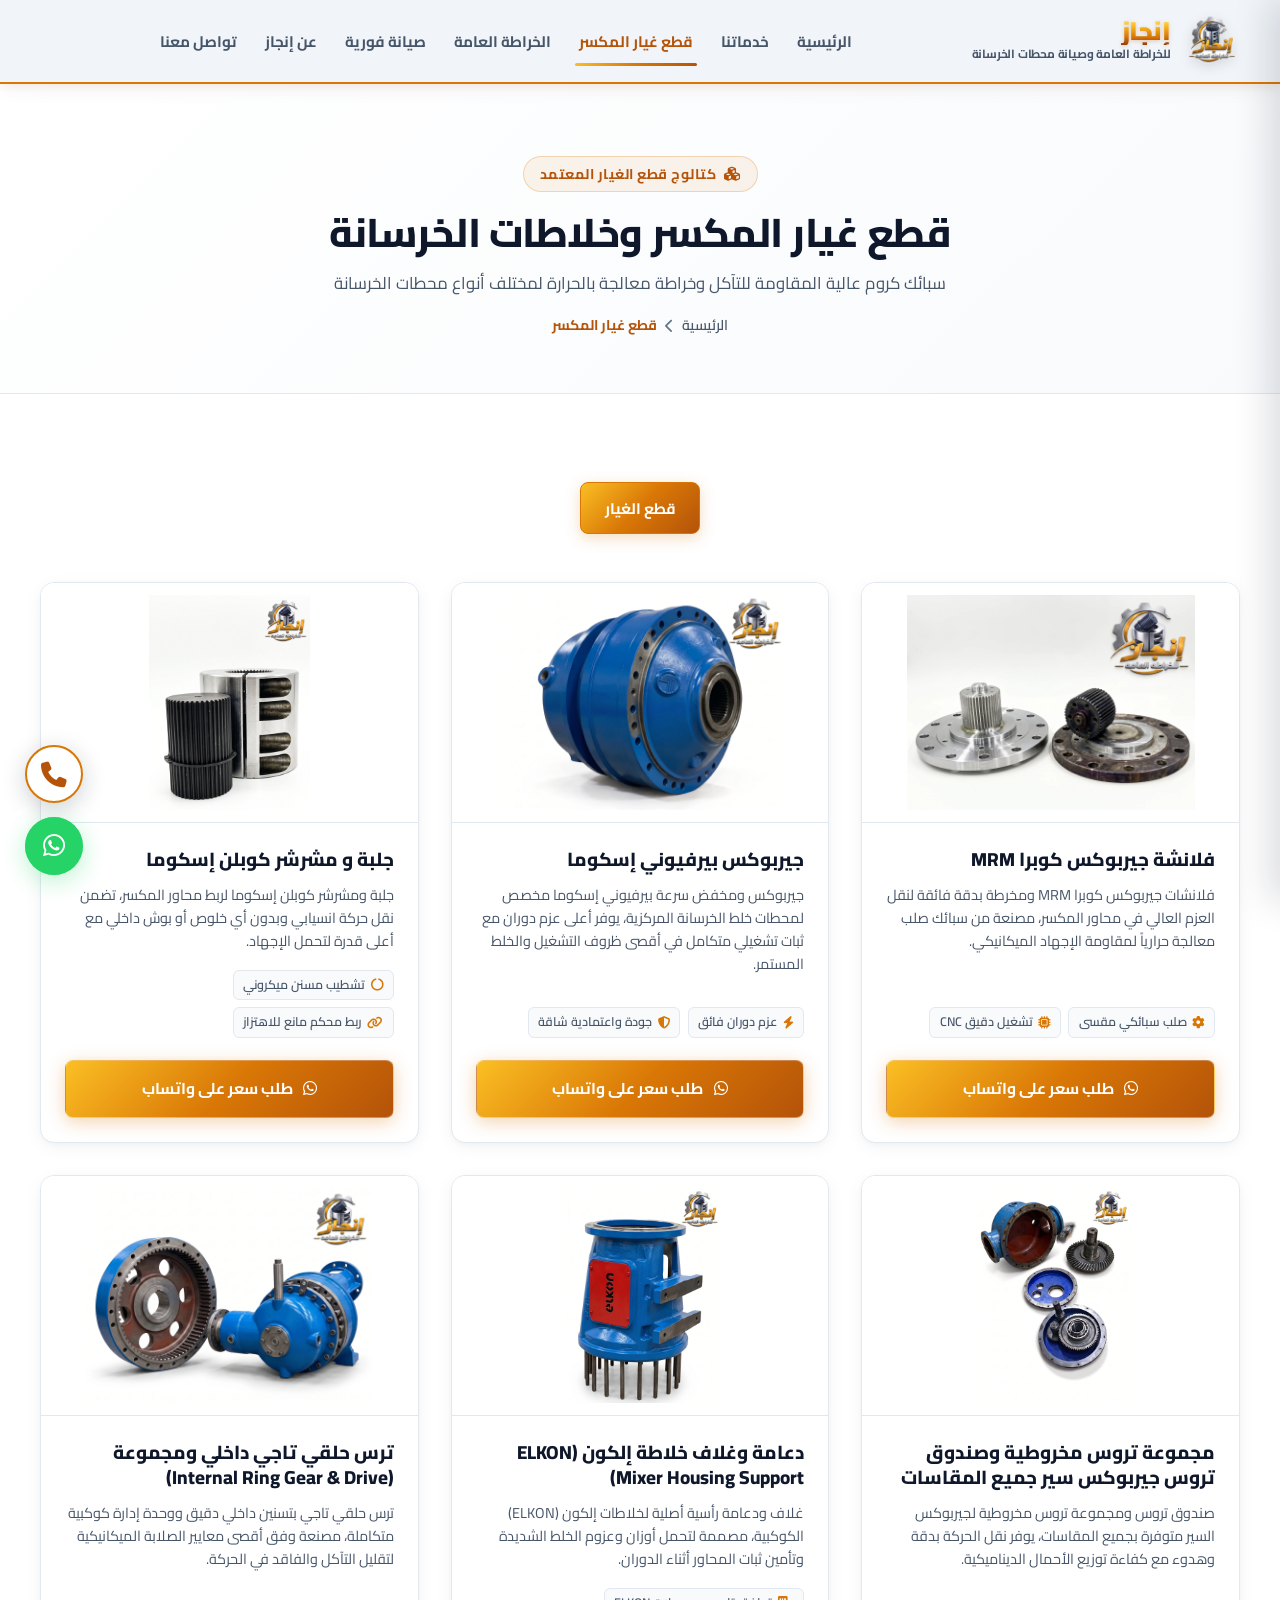
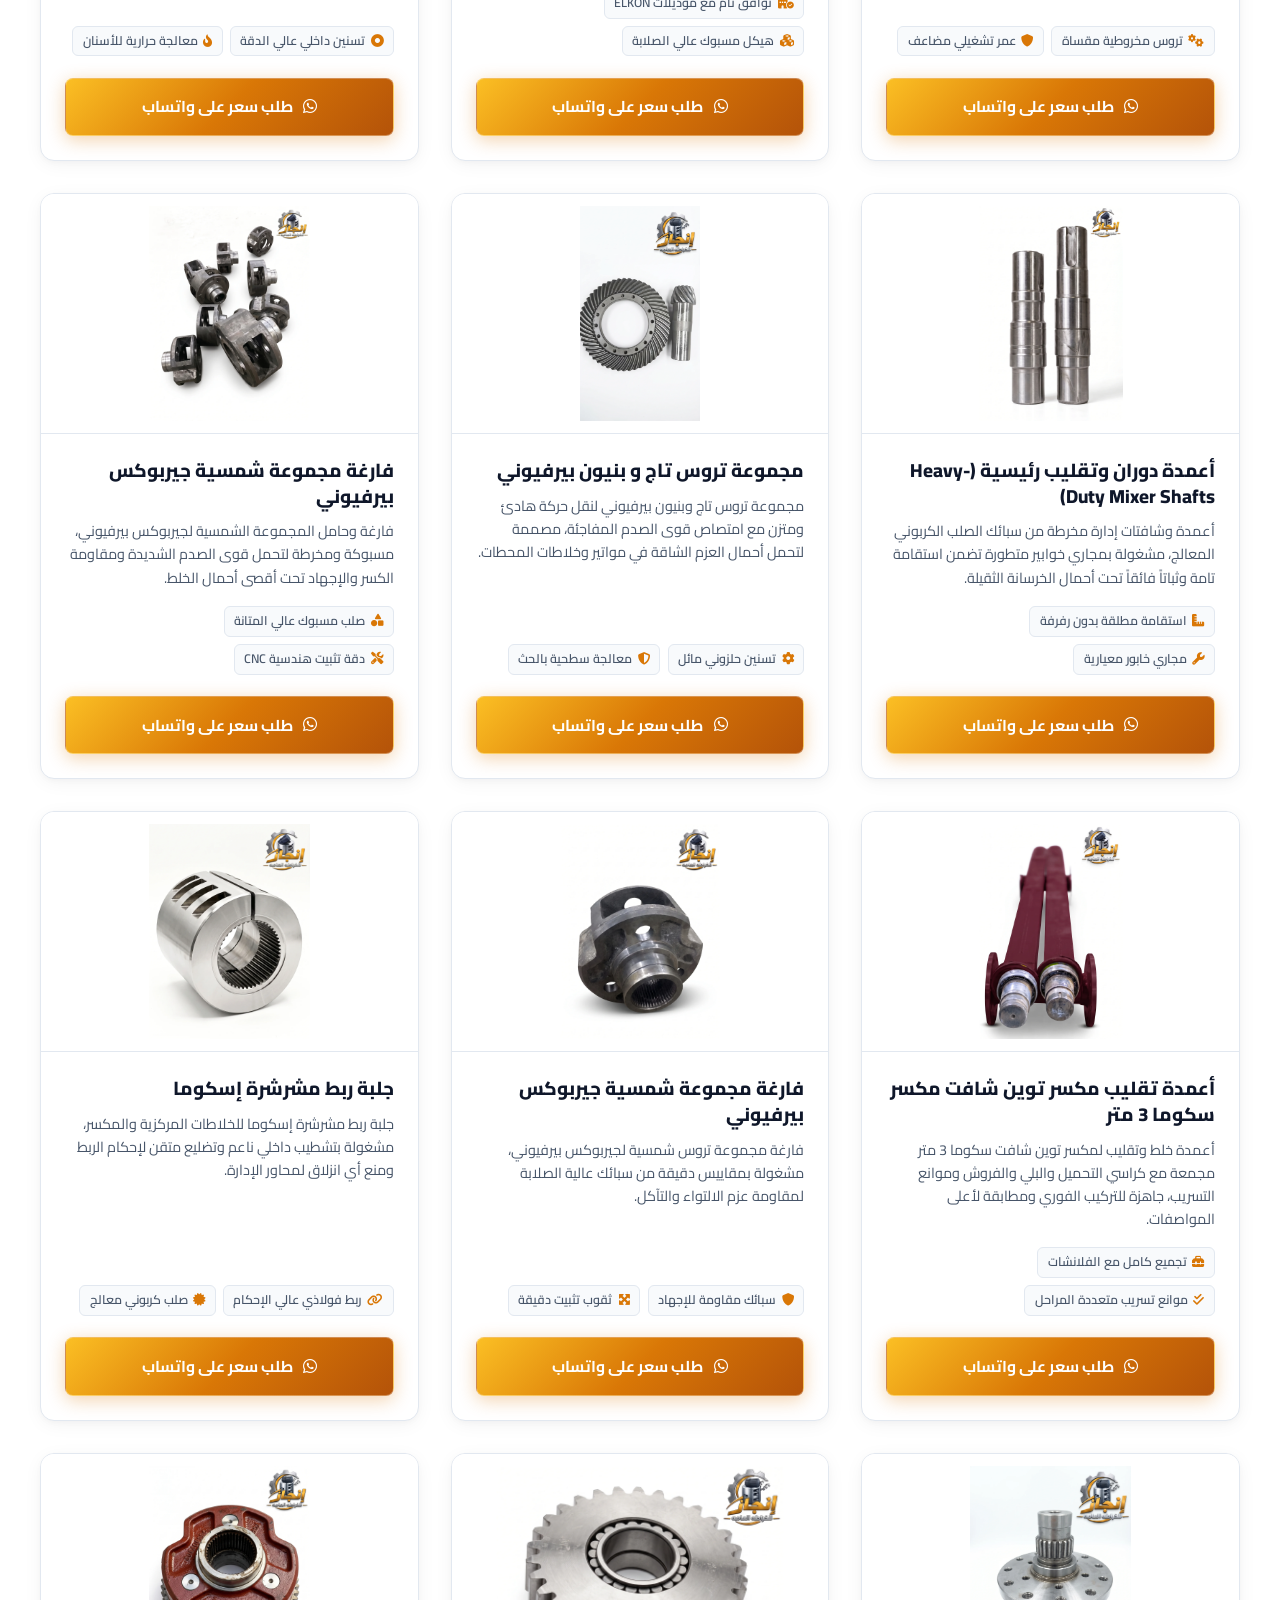
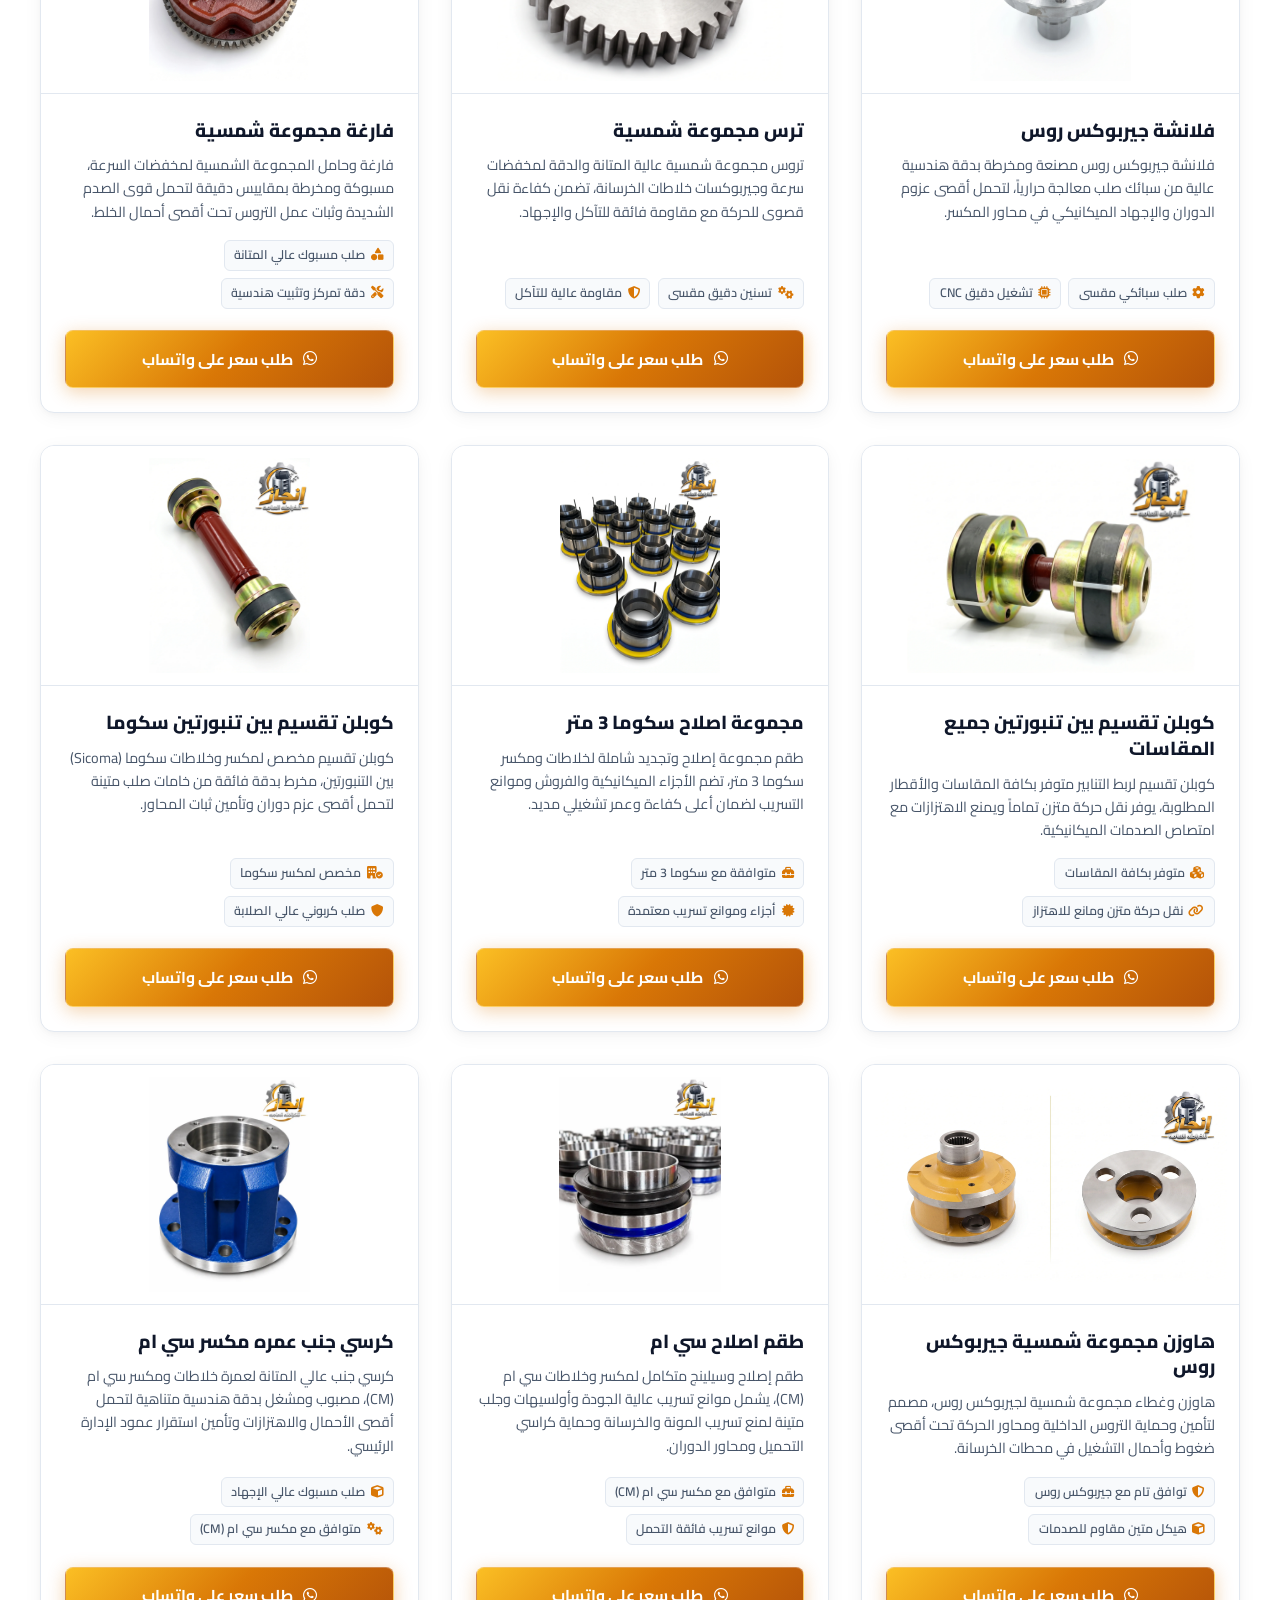
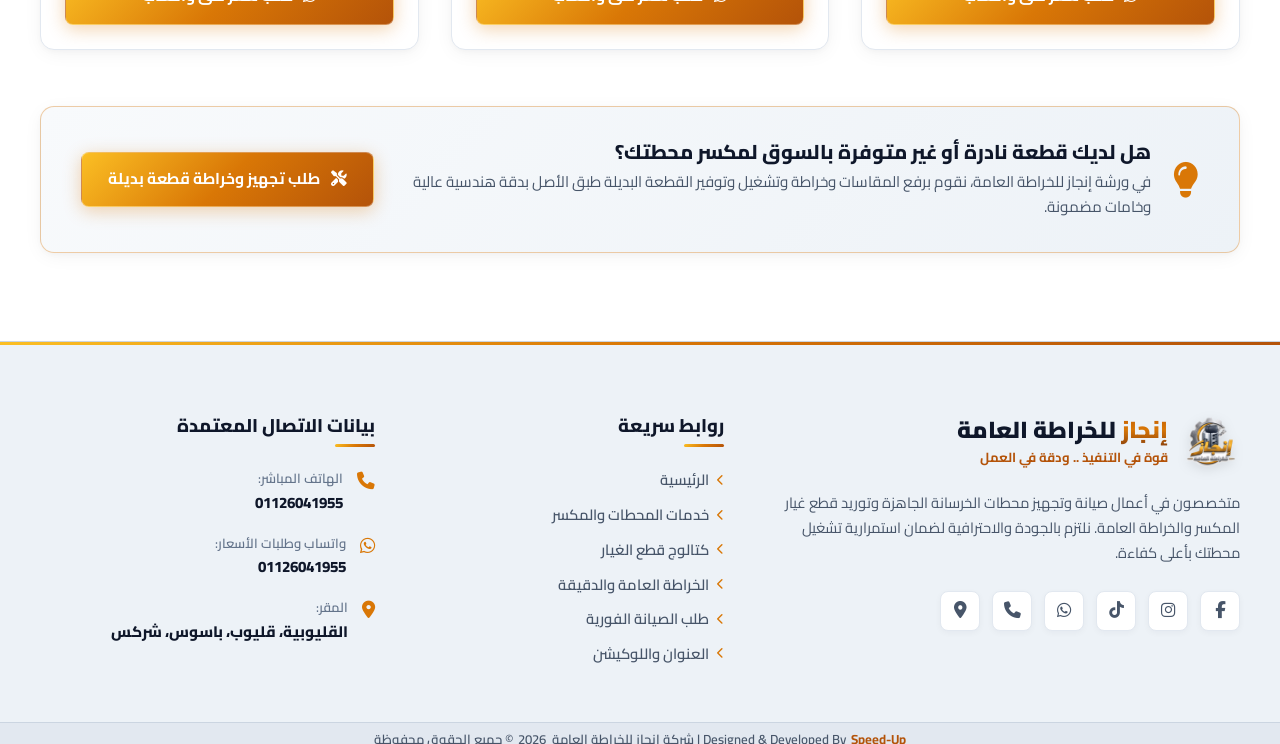
==== commit 4003f524: "Add new CM parts to catalog (repair kit and side pedestal)" ====
--- a/products.html
+++ b/products.html
@@ -576,6 +576,54 @@
                     </div>
                 </div>
 
+                <!-- Product 20 -->
+                <div class="product-card" data-category="seals gears">
+                    <div class="product-image-container">
+                        <img src="assets/images/parts/20.webp" alt="طقم اصلاح سي ام" class="product-img" loading="lazy">
+                    </div>
+                    <div class="product-content">
+                        <h3 class="product-title">طقم اصلاح سي ام</h3>
+                        <p class="product-desc">
+                            طقم إصلاح وسيلينج متكامل لمكسر وخلاطات سي ام (CM)، يشمل موانع تسريب عالية الجودة وأولسيهات وجلب متينة لمنع تسريب المونة والخرسانة وحماية كراسي التحميل ومحاور الدوران.
+                        </p>
+                        <div class="product-specs">
+                            <span class="spec-chip"><i class="fa-solid fa-toolbox"></i> متوافق مع مكسر سي ام (CM)</span>
+                            <span class="spec-chip"><i class="fa-solid fa-shield-halved"></i> موانع تسريب فائقة التحمل</span>
+                        </div>
+                        <div class="product-actions">
+                            <button class="btn btn-gold btn-block request-quote-btn" 
+                                    data-product="طقم اصلاح سي ام" 
+                                    data-code="ENG-KIT-20">
+                                <i class="fa-brands fa-whatsapp"></i> طلب سعر على واتساب
+                            </button>
+                        </div>
+                    </div>
+                </div>
+
+                <!-- Product 21 -->
+                <div class="product-card" data-category="gears">
+                    <div class="product-image-container">
+                        <img src="assets/images/parts/21.webp" alt="كرسي جنب عمره مكسر سي ام" class="product-img" loading="lazy">
+                    </div>
+                    <div class="product-content">
+                        <h3 class="product-title">كرسي جنب عمره مكسر سي ام</h3>
+                        <p class="product-desc">
+                            كرسي جنب عالي المتانة لعمرة خلاطات ومكسر سي ام (CM)، مصبوب ومشغل بدقة هندسية متناهية لتحمل أقصى الأحمال والاهتزازات وتأمين استقرار عمود الإدارة الرئيسي.
+                        </p>
+                        <div class="product-specs">
+                            <span class="spec-chip"><i class="fa-solid fa-cube"></i> صلب مسبوك عالي الإجهاد</span>
+                            <span class="spec-chip"><i class="fa-solid fa-gears"></i> متوافق مع مكسر سي ام (CM)</span>
+                        </div>
+                        <div class="product-actions">
+                            <button class="btn btn-gold btn-block request-quote-btn" 
+                                    data-product="كرسي جنب عمره مكسر سي ام" 
+                                    data-code="ENG-BRG-21">
+                                <i class="fa-brands fa-whatsapp"></i> طلب سعر على واتساب
+                            </button>
+                        </div>
+                    </div>
+                </div>
+
             </div>
 
             <!-- Custom Order Notice -->
